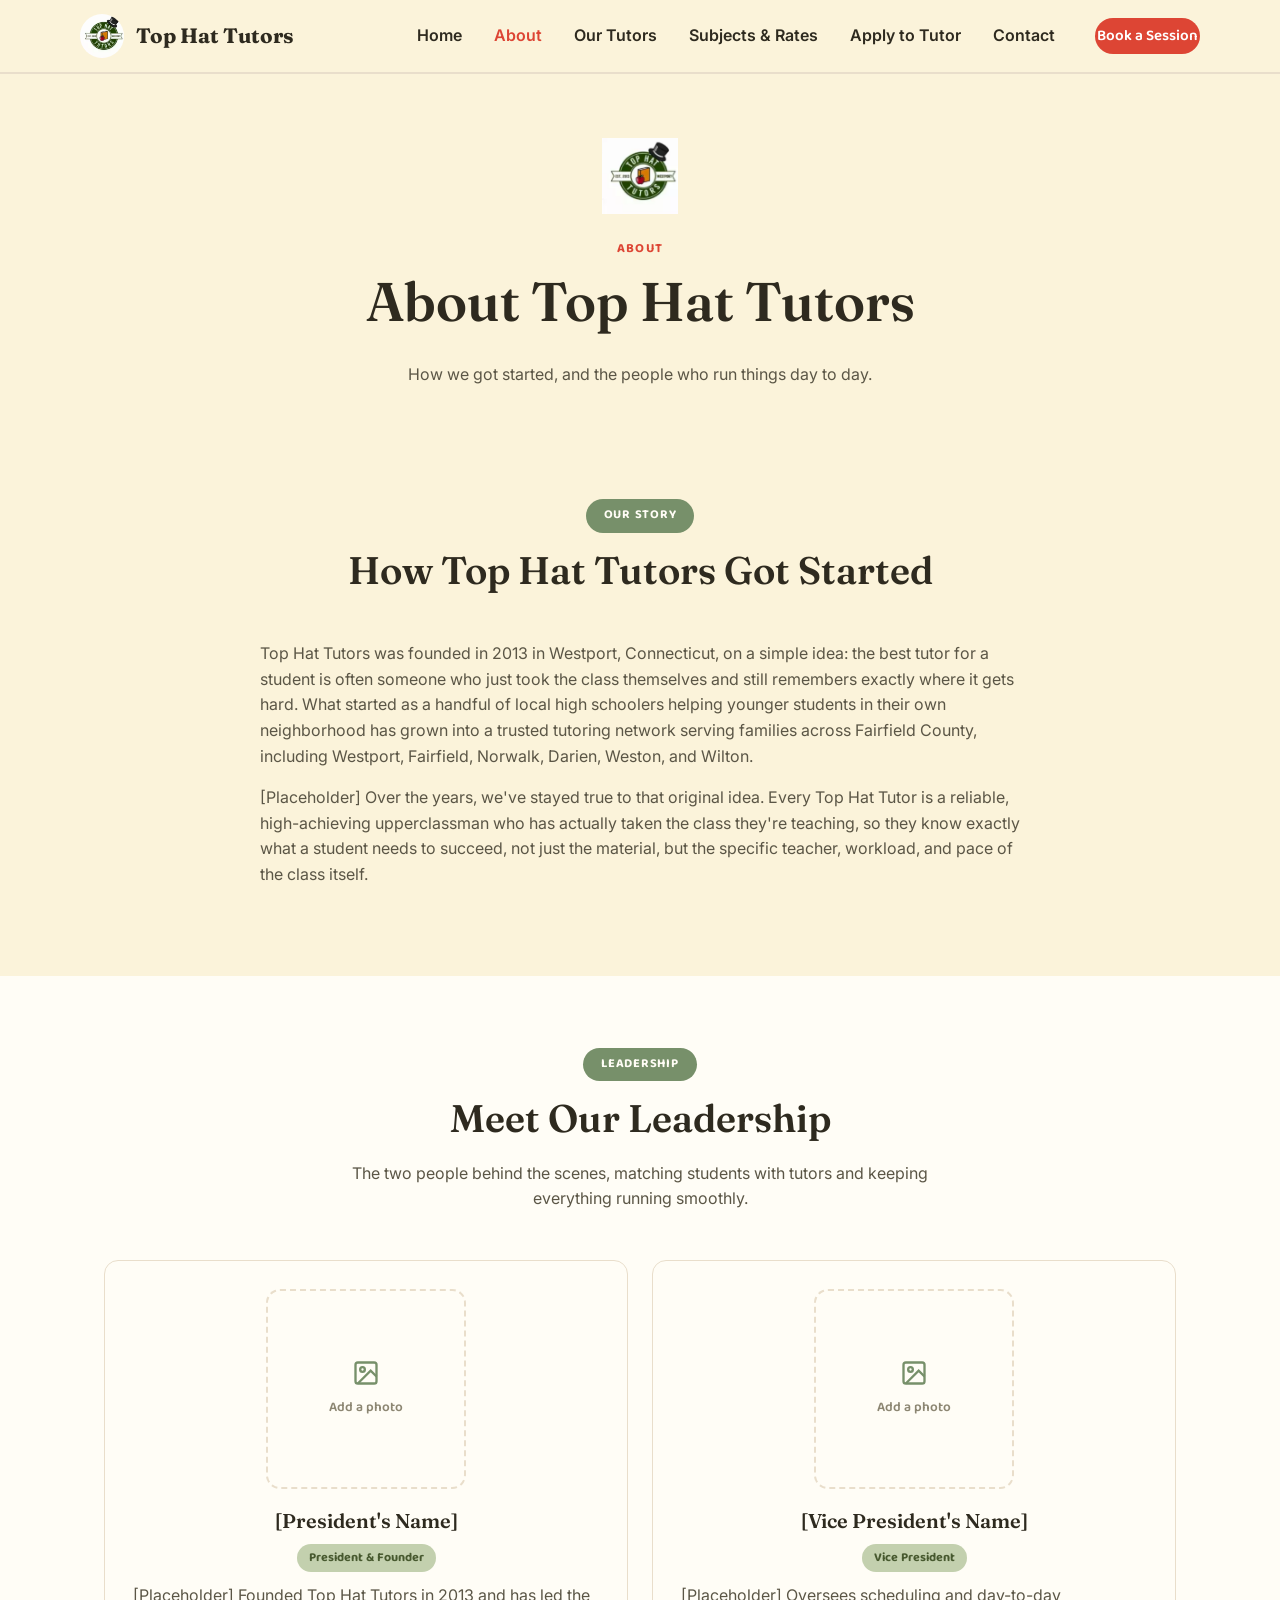
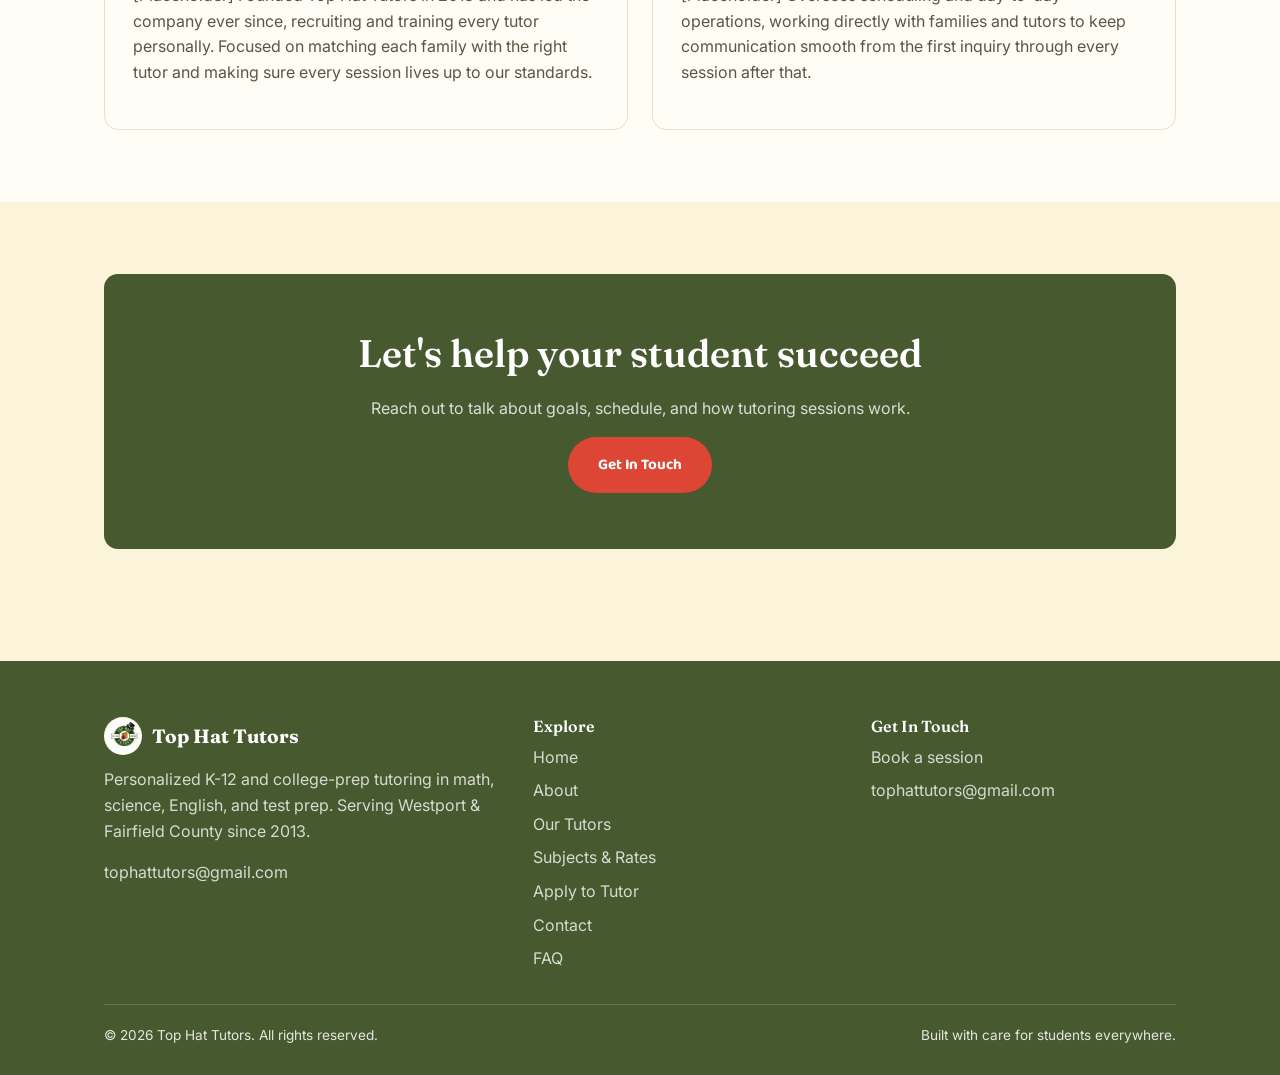
==== about.html @ c4e43b12 "Remove em dashes site-wide and consolidate essay rates into the rate table - Rewrote the subjects pa" ====
<!DOCTYPE html>
<html lang="en">
<head>
<meta charset="UTF-8">
<meta name="viewport" content="width=device-width, initial-scale=1.0">
<title>About | Top Hat Tutors</title>
<meta name="description" content="Meet the team behind Top Hat Tutors and learn about our teaching philosophy.">
<link rel="icon" type="image/png" href="assets/logo/badge.png">
<link rel="preconnect" href="https://fonts.googleapis.com">
<link href="https://fonts.googleapis.com/css2?family=Fraunces:wght@600;700&family=Baloo+2:wght@600;700&family=Inter:wght@400;500;600;700&display=swap" rel="stylesheet">
<link rel="stylesheet" href="css/style.css">
</head>
<body>

<header class="site-header">
  <nav class="nav container">
    <a href="index.html" class="brand">
      <img src="assets/logo/badge.png" alt="Top Hat Tutors logo" class="brand-badge">
      Top Hat Tutors
    </a>
    <button class="nav-toggle" aria-label="Toggle navigation" aria-expanded="false">
      <span></span><span></span><span></span>
    </button>
    <ul class="nav-links">
      <li><a href="index.html">Home</a></li>
      <li><a href="about.html">About</a></li>
      <li><a href="tutors.html">Our Tutors</a></li>
      <li><a href="subjects.html">Subjects &amp; Rates</a></li>
      <li><a href="apply.html">Apply to Tutor</a></li>
      <li><a href="contact.html">Contact</a></li>
      <li><a href="contact.html" class="btn btn-accent nav-cta">Book a Session</a></li>
    </ul>
  </nav>
</header>

<main>

  <section class="page-hero">
    <div class="container">
      <img src="assets/logo/badge.png" alt="Top Hat Tutors badge" class="page-badge">
      <span class="eyebrow">About</span>
      <h1>About Top Hat Tutors</h1>
      <p>How we got started, and the people who run things day to day.</p>
    </div>
  </section>

  <section>
    <div class="container">
      <div class="section-head">
        <span class="section-tag">Our Story</span>
        <h2>How Top Hat Tutors Got Started</h2>
      </div>
      <div style="max-width: 760px; margin: 0 auto;">
        <p>
          Top Hat Tutors was founded in 2013 in Westport, Connecticut, on a simple idea:
          the best tutor for a student is often someone who just took the class themselves
          and still remembers exactly where it gets hard. What started as a handful of local
          high schoolers helping younger students in their own neighborhood has grown into a
          trusted tutoring network serving families across Fairfield County, including
          Westport, Fairfield, Norwalk, Darien, Weston, and Wilton.
        </p>
        <p>
          <!-- EDIT ME: Replace with your own founding story: who started it, why, and how
               it grew into what it is today. -->
          [Placeholder] Over the years, we've stayed true to that original idea. Every Top Hat
          Tutor is a reliable, high-achieving upperclassman who has actually taken the class
          they're teaching, so they know exactly what a student needs to succeed, not just
          the material, but the specific teacher, workload, and pace of the class itself.
        </p>
      </div>
    </div>
  </section>

  <section class="alt-bg">
    <div class="container">
      <div class="section-head">
        <span class="section-tag">Leadership</span>
        <h2>Meet Our Leadership</h2>
        <p>The two people behind the scenes, matching students with tutors and keeping everything running smoothly.</p>
      </div>
      <div class="grid grid-2">
        <div class="card">
          <figure class="photo-frame" style="max-width: 200px; aspect-ratio: 1 / 1; margin: 0 auto 20px;">
            <div class="photo-placeholder">
              <!-- EDIT ME: replace this whole .photo-placeholder div with an <img> tag once
                   you have a headshot, e.g. <img src="assets/your-photo.jpg" alt="[Name]"> -->
              <svg width="28" height="28" viewBox="0 0 24 24" fill="none" stroke="currentColor" stroke-width="2"><rect x="3" y="3" width="18" height="18" rx="2"/><circle cx="9" cy="9" r="2"/><path d="M21 15l-5-5L5 21"/></svg>
              <span>Add a photo</span>
            </div>
          </figure>
          <h3 style="text-align: center;"><!-- EDIT ME -->[President's Name]</h3>
          <div style="text-align: center; margin-bottom: 14px;">
            <span class="tag">President &amp; Founder</span>
          </div>
          <p>
            <!-- EDIT ME: Replace with a real bio: background, why they started/lead the
                 company, and what they focus on day to day. -->
            [Placeholder] Founded Top Hat Tutors in 2013 and has led the company ever since,
            recruiting and training every tutor personally. Focused on matching each family
            with the right tutor and making sure every session lives up to our standards.
          </p>
        </div>
        <div class="card">
          <figure class="photo-frame" style="max-width: 200px; aspect-ratio: 1 / 1; margin: 0 auto 20px;">
            <div class="photo-placeholder">
              <!-- EDIT ME: replace this whole .photo-placeholder div with an <img> tag once
                   you have a headshot, e.g. <img src="assets/your-photo.jpg" alt="[Name]"> -->
              <svg width="28" height="28" viewBox="0 0 24 24" fill="none" stroke="currentColor" stroke-width="2"><rect x="3" y="3" width="18" height="18" rx="2"/><circle cx="9" cy="9" r="2"/><path d="M21 15l-5-5L5 21"/></svg>
              <span>Add a photo</span>
            </div>
          </figure>
          <h3 style="text-align: center;"><!-- EDIT ME -->[Vice President's Name]</h3>
          <div style="text-align: center; margin-bottom: 14px;">
            <span class="tag">Vice President</span>
          </div>
          <p>
            <!-- EDIT ME: Replace with a real bio: background, role at the company, and
                 what they focus on day to day. -->
            [Placeholder] Oversees scheduling and day-to-day operations, working directly
            with families and tutors to keep communication smooth from the first inquiry
            through every session after that.
          </p>
        </div>
      </div>
    </div>
  </section>

  <section>
    <div class="container">
      <div class="cta-band">
        <h2>Let's help your student succeed</h2>
        <p>Reach out to talk about goals, schedule, and how tutoring sessions work.</p>
        <a href="contact.html" class="btn btn-accent">Get In Touch</a>
      </div>
    </div>
  </section>

</main>

<footer class="site-footer">
  <div class="container">
    <div class="footer-grid">
      <div>
        <div class="footer-brand">
          <img src="assets/logo/badge.png" alt="Top Hat Tutors logo" class="brand-badge">
          Top Hat Tutors
        </div>
        <p>Personalized K-12 and college-prep tutoring in math, science, English, and test prep. Serving Westport &amp; Fairfield County since 2013.</p>
        <p><a href="mailto:tophattutors@gmail.com">tophattutors@gmail.com</a></p>
      </div>
      <div>
        <h4>Explore</h4>
        <ul class="footer-links">
          <li><a href="index.html">Home</a></li>
          <li><a href="about.html">About</a></li>
          <li><a href="tutors.html">Our Tutors</a></li>
          <li><a href="subjects.html">Subjects &amp; Rates</a></li>
          <li><a href="apply.html">Apply to Tutor</a></li>
          <li><a href="contact.html">Contact</a></li>
          <li><a href="index.html#faq">FAQ</a></li>
        </ul>
      </div>
      <div>
        <h4>Get In Touch</h4>
        <ul class="footer-links">
          <li><a href="contact.html">Book a session</a></li>
          <li><a href="mailto:tophattutors@gmail.com">tophattutors@gmail.com</a></li>
        </ul>
      </div>
    </div>
    <div class="footer-bottom">
      <span>&copy; <span id="year"></span> Top Hat Tutors. All rights reserved.</span>
      <span>Built with care for students everywhere.</span>
    </div>
  </div>
</footer>

<script src="js/main.js"></script>
</body>
</html>
---- css/style.css ----
/* ===== Top Hat Tutors Stylesheet ===== */

:root {
  --cream: #fbf3da;
  --paper: #fffdf6;
  --sage: #77906a;
  --sage-dark: #47592f;
  --sage-light: #c3d0ae;
  --brick: #dd4534;
  --brick-dark: #ab2f21;
  --brick-light: #f7c7ba;
  --ink: #2e2a1f;
  --white: #ffffff;
  --gray-700: #5b5646;
  --gray-500: #8c8672;
  --gray-200: #e9decb;
  --shadow: 0 10px 28px rgba(46, 42, 31, 0.14);
  --shadow-soft: 0 4px 14px rgba(46, 42, 31, 0.1);
  --radius: 14px;
  --max-width: 1120px;
  --font-heading: 'Fraunces', Georgia, 'Times New Roman', serif;
  --font-accent: 'Baloo 2', 'Fraunces', sans-serif;
  --font-body: 'Inter', -apple-system, BlinkMacSystemFont, 'Segoe UI', sans-serif;
}

* {
  box-sizing: border-box;
}

html {
  scroll-behavior: smooth;
}

body {
  margin: 0;
  font-family: var(--font-body);
  color: var(--ink);
  background: var(--cream);
  line-height: 1.6;
  -webkit-font-smoothing: antialiased;
}

img {
  max-width: 100%;
  display: block;
}

a {
  color: inherit;
}

.container {
  max-width: var(--max-width);
  margin: 0 auto;
  padding: 0 24px;
}

h1, h2, h3, h4 {
  font-family: var(--font-heading);
  line-height: 1.2;
  margin: 0 0 0.5em;
  font-weight: 600;
}

h1 { font-size: clamp(2.2rem, 5vw, 3.4rem); }
h2 { font-size: clamp(1.7rem, 3.5vw, 2.4rem); }
h3 { font-size: 1.25rem; }

p { margin: 0 0 1em; color: var(--gray-700); }

.eyebrow {
  display: inline-block;
  font-family: var(--font-accent);
  font-size: 0.8rem;
  letter-spacing: 0.08em;
  text-transform: uppercase;
  color: var(--brick);
  font-weight: 700;
  margin-bottom: 0.75em;
}

/* ---------- Buttons ---------- */
.btn {
  display: inline-flex;
  align-items: center;
  gap: 8px;
  padding: 14px 28px;
  border-radius: 999px;
  font-family: var(--font-accent);
  font-weight: 700;
  font-size: 0.95rem;
  text-decoration: none;
  border: 2px solid transparent;
  cursor: pointer;
  transition: transform 0.15s ease, box-shadow 0.15s ease, background 0.15s ease, color 0.15s ease;
}

.btn-primary {
  background: var(--sage-dark);
  color: var(--white);
}
.btn-primary:hover {
  background: var(--sage);
  transform: translateY(-2px);
  box-shadow: var(--shadow);
}

.btn-accent {
  background: var(--brick);
  color: var(--white);
}
.btn-accent:hover {
  background: var(--brick-dark);
  transform: translateY(-2px);
  box-shadow: var(--shadow);
}

.btn-outline {
  background: transparent;
  border-color: var(--sage-dark);
  color: var(--sage-dark);
}
.btn-outline:hover {
  background: var(--sage-dark);
  color: var(--white);
}

/* ---------- Header / Nav ---------- */
.site-header {
  position: sticky;
  top: 0;
  z-index: 100;
  background: rgba(251, 243, 218, 0.94);
  backdrop-filter: blur(8px);
  border-bottom: 2px solid var(--gray-200);
}

.nav {
  display: flex;
  align-items: center;
  justify-content: space-between;
  padding: 14px 0;
}

.brand {
  display: flex;
  align-items: center;
  gap: 12px;
  text-decoration: none;
  font-family: var(--font-heading);
  font-weight: 700;
  font-size: 1.3rem;
  color: var(--ink);
}

.brand-badge {
  width: 44px;
  height: 44px;
  border-radius: 50%;
  object-fit: contain;
  flex-shrink: 0;
}

.nav-links {
  display: flex;
  align-items: center;
  gap: 32px;
  list-style: none;
  margin: 0;
  padding: 0;
}

.nav-links a {
  text-decoration: none;
  font-weight: 600;
  color: var(--ink);
  position: relative;
  padding: 4px 0;
}

.nav-links a.active,
.nav-links a:hover {
  color: var(--brick);
}

.nav-links a.nav-cta {
  margin-left: 8px;
  color: var(--white);
}
.nav-links a.nav-cta:hover {
  color: var(--white);
}

.nav-toggle {
  display: none;
  background: none;
  border: none;
  cursor: pointer;
  padding: 8px;
}
.nav-toggle span {
  display: block;
  width: 24px;
  height: 2px;
  background: var(--ink);
  margin: 5px 0;
  transition: 0.2s;
}

@media (max-width: 820px) {
  .nav-toggle { display: block; }
  .nav-links {
    position: absolute;
    top: 100%;
    left: 0;
    right: 0;
    background: var(--cream);
    flex-direction: column;
    align-items: flex-start;
    gap: 0;
    padding: 8px 24px 20px;
    border-bottom: 2px solid var(--gray-200);
    display: none;
  }
  .nav-links.open { display: flex; }
  .nav-links li { width: 100%; }
  .nav-links a { display: block; padding: 12px 0; }
  .nav-cta { margin: 12px 0 0; }
}

/* ---------- Hero ---------- */
.hero {
  padding: 56px 0 72px;
}

.hero-wordmark {
  max-width: 320px;
  width: 100%;
  margin-bottom: 24px;
}

.hero-grid {
  display: grid;
  grid-template-columns: 1.1fr 0.9fr;
  gap: 48px;
  align-items: center;
}

@media (max-width: 900px) {
  .hero-grid { grid-template-columns: 1fr; }
}

.hero-actions {
  display: flex;
  gap: 16px;
  flex-wrap: wrap;
  margin-top: 28px;
}

.hero-stats {
  display: flex;
  gap: 32px;
  margin-top: 40px;
  flex-wrap: wrap;
}

.stat-number {
  font-family: var(--font-heading);
  font-size: 1.8rem;
  color: var(--sage-dark);
  font-weight: 700;
}
.stat-label {
  font-size: 0.85rem;
  color: var(--gray-500);
}

.hero-card {
  background: var(--sage-dark);
  color: var(--white);
  border-radius: var(--radius);
  padding: 40px;
  box-shadow: var(--shadow);
  position: relative;
  z-index: 2;
  overflow: hidden;
}
.hero-card::before {
  content: "";
  position: absolute;
  width: 220px;
  height: 220px;
  background: var(--brick);
  opacity: 0.18;
  border-radius: 50%;
  top: -80px;
  right: -80px;
}
.hero-card h3 { color: var(--sage-light); margin-bottom: 16px; }
.hero-card ul {
  list-style: none;
  padding: 0;
  margin: 0;
}
.hero-card li {
  padding: 10px 0;
  border-bottom: 1px solid rgba(255,255,255,0.14);
  display: flex;
  gap: 10px;
  align-items: flex-start;
}
.hero-card li:last-child { border-bottom: none; }
.hero-card li svg { flex-shrink: 0; margin-top: 3px; color: var(--brick-light); }

/* ---------- Sections ---------- */
section { padding: 72px 0; }

.section-head {
  max-width: 640px;
  margin: 0 auto 48px;
  text-align: center;
}

.alt-bg { background: var(--paper); }

.section-tag {
  display: inline-flex;
  align-items: center;
  background: var(--sage);
  color: var(--paper);
  border-radius: 999px;
  padding: 7px 18px;
  font-family: var(--font-accent);
  font-size: 0.78rem;
  font-weight: 700;
  letter-spacing: 0.06em;
  text-transform: uppercase;
  margin-bottom: 14px;
}

/* ---------- Cards / Grid ---------- */
.grid {
  display: grid;
  gap: 24px;
}

.grid-2 { grid-template-columns: repeat(2, 1fr); }
.grid-3 { grid-template-columns: repeat(3, 1fr); }
.grid-4 { grid-template-columns: repeat(4, 1fr); }

@media (max-width: 900px) {
  .grid-3, .grid-4 { grid-template-columns: repeat(2, 1fr); }
}
@media (max-width: 800px) {
  .grid-2 { grid-template-columns: 1fr; }
}
@media (max-width: 600px) {
  .grid-3, .grid-4 { grid-template-columns: 1fr; }
}

.card {
  background: var(--paper);
  border: 1px solid var(--gray-200);
  border-radius: var(--radius);
  padding: 28px;
  transition: transform 0.15s ease, box-shadow 0.15s ease;
}
.card:hover {
  transform: translateY(-4px);
  box-shadow: var(--shadow);
}

.card .icon {
  width: 44px;
  height: 44px;
  border-radius: 10px;
  background: var(--sage-dark);
  color: var(--brick-light);
  display: flex;
  align-items: center;
  justify-content: center;
  margin-bottom: 16px;
}

.card ul {
  margin: 12px 0 0;
  padding-left: 18px;
  color: var(--gray-700);
}
.card ul li { margin-bottom: 6px; }

/* ---------- Pushpin + pinned-card motif ---------- */
.pinned {
  position: relative;
}
.pinned::before {
  content: "";
  position: absolute;
  top: -9px;
  left: 50%;
  transform: translateX(-50%);
  width: 16px;
  height: 16px;
  border-radius: 50%;
  background: radial-gradient(circle at 32% 28%, #ff8f7f, var(--brick) 58%, var(--brick-dark));
  box-shadow: 0 2px 5px rgba(46, 42, 31, 0.35);
  z-index: 2;
}

/* ---------- Steps ---------- */
.steps {
  display: grid;
  grid-template-columns: repeat(3, 1fr);
  gap: 32px;
  counter-reset: step;
}
@media (max-width: 800px) {
  .steps { grid-template-columns: 1fr; }
}
.step {
  position: relative;
  padding-top: 12px;
}
.step-number {
  display: inline-flex;
  align-items: center;
  justify-content: center;
  width: 40px;
  height: 40px;
  border-radius: 50%;
  background: var(--brick);
  color: var(--white);
  font-family: var(--font-heading);
  font-weight: 700;
  margin-bottom: 16px;
}

/* ---------- Testimonials ---------- */
.testimonial {
  background: var(--paper);
  border: 1px solid var(--gray-200);
  border-left: 4px solid var(--brick);
  border-radius: var(--radius);
  padding: 28px;
  height: 100%;
}
.testimonial:nth-child(odd) { transform: rotate(-0.8deg); }
.testimonial:nth-child(even) { transform: rotate(0.8deg); }

.testimonial p.quote {
  font-style: italic;
  color: var(--ink);
}
.testimonial .who {
  font-family: var(--font-accent);
  font-weight: 700;
  color: var(--sage-dark);
  font-size: 0.9rem;
}

/* ---------- Photo placeholders / gallery ---------- */
.photo-placeholder {
  background: var(--paper);
  border: 2px dashed var(--gray-200);
  border-radius: var(--radius);
  display: flex;
  flex-direction: column;
  align-items: center;
  justify-content: center;
  gap: 10px;
  color: var(--gray-500);
  text-align: center;
  padding: 32px;
  min-height: 200px;
}
.photo-placeholder svg { color: var(--sage); }
.photo-placeholder span {
  font-family: var(--font-accent);
  font-size: 0.85rem;
  font-weight: 600;
}

/* ---------- CTA Band ---------- */
.cta-band {
  background: var(--sage-dark);
  color: var(--white);
  border-radius: var(--radius);
  padding: 56px;
  text-align: center;
}
.cta-band h2 { color: var(--white); }
.cta-band p { color: rgba(255,255,255,0.8); }

/* ---------- Forms / Contact ---------- */
.contact-grid {
  display: grid;
  grid-template-columns: 0.9fr 1.1fr;
  gap: 40px;
  align-items: start;
}
@media (max-width: 900px) {
  .contact-grid { grid-template-columns: 1fr; }
}

.contact-info-list {
  list-style: none;
  padding: 0;
  margin: 24px 0 0;
}
.contact-info-list li {
  display: flex;
  gap: 14px;
  padding: 14px 0;
  border-bottom: 1px solid var(--gray-200);
}
.contact-info-list .icon {
  width: 36px;
  height: 36px;
  border-radius: 8px;
  background: var(--sage-dark);
  color: var(--brick-light);
  display: flex;
  align-items: center;
  justify-content: center;
  flex-shrink: 0;
}

.form-embed {
  background: var(--paper);
  border: 1px solid var(--gray-200);
  border-radius: var(--radius);
  padding: 12px;
  box-shadow: var(--shadow-soft);
}
.form-embed iframe {
  width: 100%;
  min-height: 900px;
  border: 0;
  border-radius: 10px;
}

.form-fallback {
  padding: 32px;
  text-align: center;
}

.notice-box {
  background: var(--sage-light);
  border: 1px dashed var(--sage-dark);
  border-radius: 10px;
  padding: 16px 20px;
  font-size: 0.9rem;
  color: var(--ink);
  margin-bottom: 20px;
}
.notice-box code {
  background: rgba(46, 42, 31, 0.08);
  padding: 2px 6px;
  border-radius: 4px;
}

/* ---------- Pricing (Subjects page rate note) ---------- */
.rate-table {
  width: 100%;
  border-collapse: collapse;
  background: var(--paper);
  border-radius: var(--radius);
  overflow: hidden;
  box-shadow: var(--shadow-soft);
}
.rate-table th, .rate-table td {
  padding: 16px 20px;
  text-align: left;
  border-bottom: 1px solid var(--gray-200);
}
.rate-table th {
  background: var(--sage-dark);
  color: var(--white);
  font-family: var(--font-heading);
  font-weight: 600;
}
.rate-table tr:last-child td { border-bottom: none; }

/* ---------- Page hero (inner pages) ---------- */
.page-hero {
  padding: 64px 0 40px;
  text-align: center;
}
.page-hero img.page-badge {
  width: 76px;
  height: 76px;
  margin: 0 auto 20px;
}
.page-hero p {
  max-width: 640px;
  margin: 0 auto;
}

/* ---------- About page ---------- */
.about-grid {
  display: grid;
  grid-template-columns: 0.85fr 1.15fr;
  gap: 48px;
  align-items: center;
}
@media (max-width: 900px) {
  .about-grid { grid-template-columns: 1fr; }
}
.photo-frame {
  aspect-ratio: 4/5;
}
.photo-frame .photo-placeholder {
  height: 100%;
  min-height: 0;
}

.credentials {
  list-style: none;
  padding: 0;
  margin: 20px 0 0;
  display: grid;
  gap: 12px;
}
.credentials li {
  display: flex;
  gap: 10px;
  align-items: flex-start;
}
.credentials svg { color: var(--brick); flex-shrink: 0; margin-top: 3px; }

/* ---------- Tutor Directory ---------- */
.filter-bar {
  background: var(--paper);
  border: 1px solid var(--gray-200);
  border-radius: var(--radius);
  padding: 24px;
  display: grid;
  grid-template-columns: 1fr 1fr 1fr auto;
  gap: 16px;
  align-items: end;
  margin-bottom: 32px;
  box-shadow: var(--shadow-soft);
}
@media (max-width: 800px) {
  .filter-bar { grid-template-columns: 1fr 1fr; }
}
@media (max-width: 500px) {
  .filter-bar { grid-template-columns: 1fr; }
}

.filter-field label {
  display: block;
  font-family: var(--font-accent);
  font-size: 0.78rem;
  font-weight: 700;
  color: var(--gray-700);
  margin-bottom: 6px;
  text-transform: uppercase;
  letter-spacing: 0.04em;
}

.filter-field select,
.filter-field input {
  width: 100%;
  padding: 12px 14px;
  border: 1px solid var(--gray-200);
  border-radius: 8px;
  font-family: var(--font-body);
  font-size: 0.95rem;
  background: var(--cream);
  color: var(--ink);
}
.filter-field select:focus,
.filter-field input:focus {
  outline: 2px solid var(--brick);
  outline-offset: 1px;
}

.filter-field .btn {
  width: 100%;
  justify-content: center;
}

.filter-results-count {
  color: var(--gray-500);
  font-size: 0.9rem;
  margin-bottom: 20px;
}

.tutor-grid {
  display: grid;
  grid-template-columns: repeat(3, 1fr);
  gap: 32px;
}
@media (max-width: 900px) {
  .tutor-grid { grid-template-columns: repeat(2, 1fr); }
}
@media (max-width: 620px) {
  .tutor-grid { grid-template-columns: 1fr; }
}

.tutor-card {
  background: var(--paper);
  border: 1px solid var(--gray-200);
  border-radius: var(--radius);
  padding: 24px 24px 28px;
  display: flex;
  flex-direction: column;
  align-items: center;
  text-align: center;
  transition: transform 0.15s ease, box-shadow 0.15s ease;
}
.tutor-card:nth-child(3n+1) { transform: rotate(-1.2deg); }
.tutor-card:nth-child(3n+2) { transform: rotate(0.9deg); }
.tutor-card:nth-child(3n+3) { transform: rotate(-0.6deg); }
.tutor-card:hover {
  transform: rotate(0deg) translateY(-4px);
  box-shadow: var(--shadow);
  z-index: 2;
}

.tutor-photo-wrap {
  background: var(--white);
  padding: 10px 10px 0;
  border-radius: 6px;
  box-shadow: var(--shadow-soft);
  width: 190px;
  margin-bottom: 18px;
}
.tutor-photo,
.tutor-avatar {
  width: 100%;
  aspect-ratio: 1 / 1;
  border-radius: 3px;
  object-fit: cover;
  display: flex;
  align-items: center;
  justify-content: center;
  font-family: var(--font-heading);
  font-weight: 700;
  font-size: 2.4rem;
  color: var(--white);
}

.tutor-card h3 {
  margin-bottom: 2px;
}
.tutor-grades {
  color: var(--gray-500);
  font-size: 0.85rem;
  margin-bottom: 14px;
}

.tutor-tags {
  display: flex;
  flex-wrap: wrap;
  gap: 6px;
  justify-content: center;
  margin-bottom: 14px;
}
.tag {
  background: var(--sage-light);
  color: var(--sage-dark);
  border-radius: 999px;
  padding: 4px 12px;
  font-family: var(--font-accent);
  font-size: 0.78rem;
  font-weight: 700;
}

.tutor-towns {
  display: flex;
  align-items: center;
  justify-content: center;
  gap: 6px;
  font-size: 0.85rem;
  color: var(--gray-700);
  margin-bottom: 12px;
  text-align: center;
}
.tutor-towns svg { color: var(--brick); flex-shrink: 0; }

.tutor-bio {
  font-size: 0.92rem;
  text-align: center;
  margin-bottom: 0;
}

.bio-toggle {
  margin-top: 4px;
}
.bio-toggle summary {
  cursor: pointer;
  list-style: none;
  display: inline-flex;
  align-items: center;
  gap: 6px;
  font-family: var(--font-accent);
  font-weight: 700;
  font-size: 0.85rem;
  color: var(--sage-dark);
}
.bio-toggle summary::-webkit-details-marker { display: none; }
.bio-toggle summary::marker { content: ""; }
.bio-toggle summary:hover { color: var(--brick); }
.bio-toggle summary .faq-icon {
  flex-shrink: 0;
  width: 18px;
  height: 18px;
  border-radius: 50%;
  background: var(--sage);
  color: var(--white);
  display: flex;
  align-items: center;
  justify-content: center;
  font-size: 0.8rem;
  font-weight: 700;
  transition: transform 0.2s ease;
}
.bio-toggle[open] summary .faq-icon {
  transform: rotate(45deg);
}
.bio-toggle .tutor-bio {
  margin-top: 12px;
}

.no-results {
  grid-column: 1 / -1;
  text-align: center;
  padding: 48px 24px;
  color: var(--gray-500);
}

/* ---------- FAQ Accordion ---------- */
.faq-list {
  max-width: 800px;
  margin: 0 auto;
  display: grid;
  gap: 14px;
}

.faq-item {
  background: var(--paper);
  border: 1px solid var(--gray-200);
  border-radius: 12px;
  padding: 4px 24px;
}

.faq-item summary {
  cursor: pointer;
  list-style: none;
  padding: 18px 0;
  font-family: var(--font-heading);
  font-weight: 600;
  font-size: 1.05rem;
  color: var(--ink);
  display: flex;
  align-items: center;
  justify-content: space-between;
  gap: 16px;
}
.faq-item summary::-webkit-details-marker { display: none; }
.faq-item summary::marker { content: ""; }

.faq-item summary .faq-icon {
  flex-shrink: 0;
  width: 24px;
  height: 24px;
  border-radius: 50%;
  background: var(--brick);
  color: var(--white);
  display: flex;
  align-items: center;
  justify-content: center;
  font-size: 1rem;
  font-weight: 700;
  transition: transform 0.2s ease;
}
.faq-item[open] summary .faq-icon {
  transform: rotate(45deg);
}

.faq-answer {
  padding: 0 0 20px;
  color: var(--gray-700);
  margin: 0;
}

/* ---------- Footer ---------- */
.site-footer {
  background: var(--sage-dark);
  color: rgba(255,255,255,0.85);
  padding: 56px 0 28px;
  margin-top: 40px;
}
.footer-grid {
  display: grid;
  grid-template-columns: 1.3fr 1fr 1fr;
  gap: 32px;
  padding-bottom: 32px;
  border-bottom: 1px solid rgba(255,255,255,0.16);
}
@media (max-width: 700px) {
  .footer-grid { grid-template-columns: 1fr; }
}
.footer-grid h4 { color: var(--white); font-size: 1rem; }
.footer-grid p { color: rgba(255,255,255,0.78); }
.footer-grid a {
  text-decoration: none;
  color: rgba(255,255,255,0.78);
}
.footer-grid a:hover { color: var(--brick-light); }
.footer-brand {
  display: flex;
  align-items: center;
  gap: 10px;
  font-family: var(--font-heading);
  font-weight: 700;
  font-size: 1.2rem;
  color: var(--white);
  margin-bottom: 12px;
}
.footer-brand .brand-badge {
  width: 38px;
  height: 38px;
  background: var(--paper);
  padding: 3px;
}
.footer-links { list-style: none; padding: 0; margin: 0; display: grid; gap: 8px; }
.footer-bottom {
  padding-top: 20px;
  display: flex;
  justify-content: space-between;
  flex-wrap: wrap;
  gap: 12px;
  font-size: 0.85rem;
}

/* ---------- Utility ---------- */
.text-center { text-align: center; }
.mt-0 { margin-top: 0; }
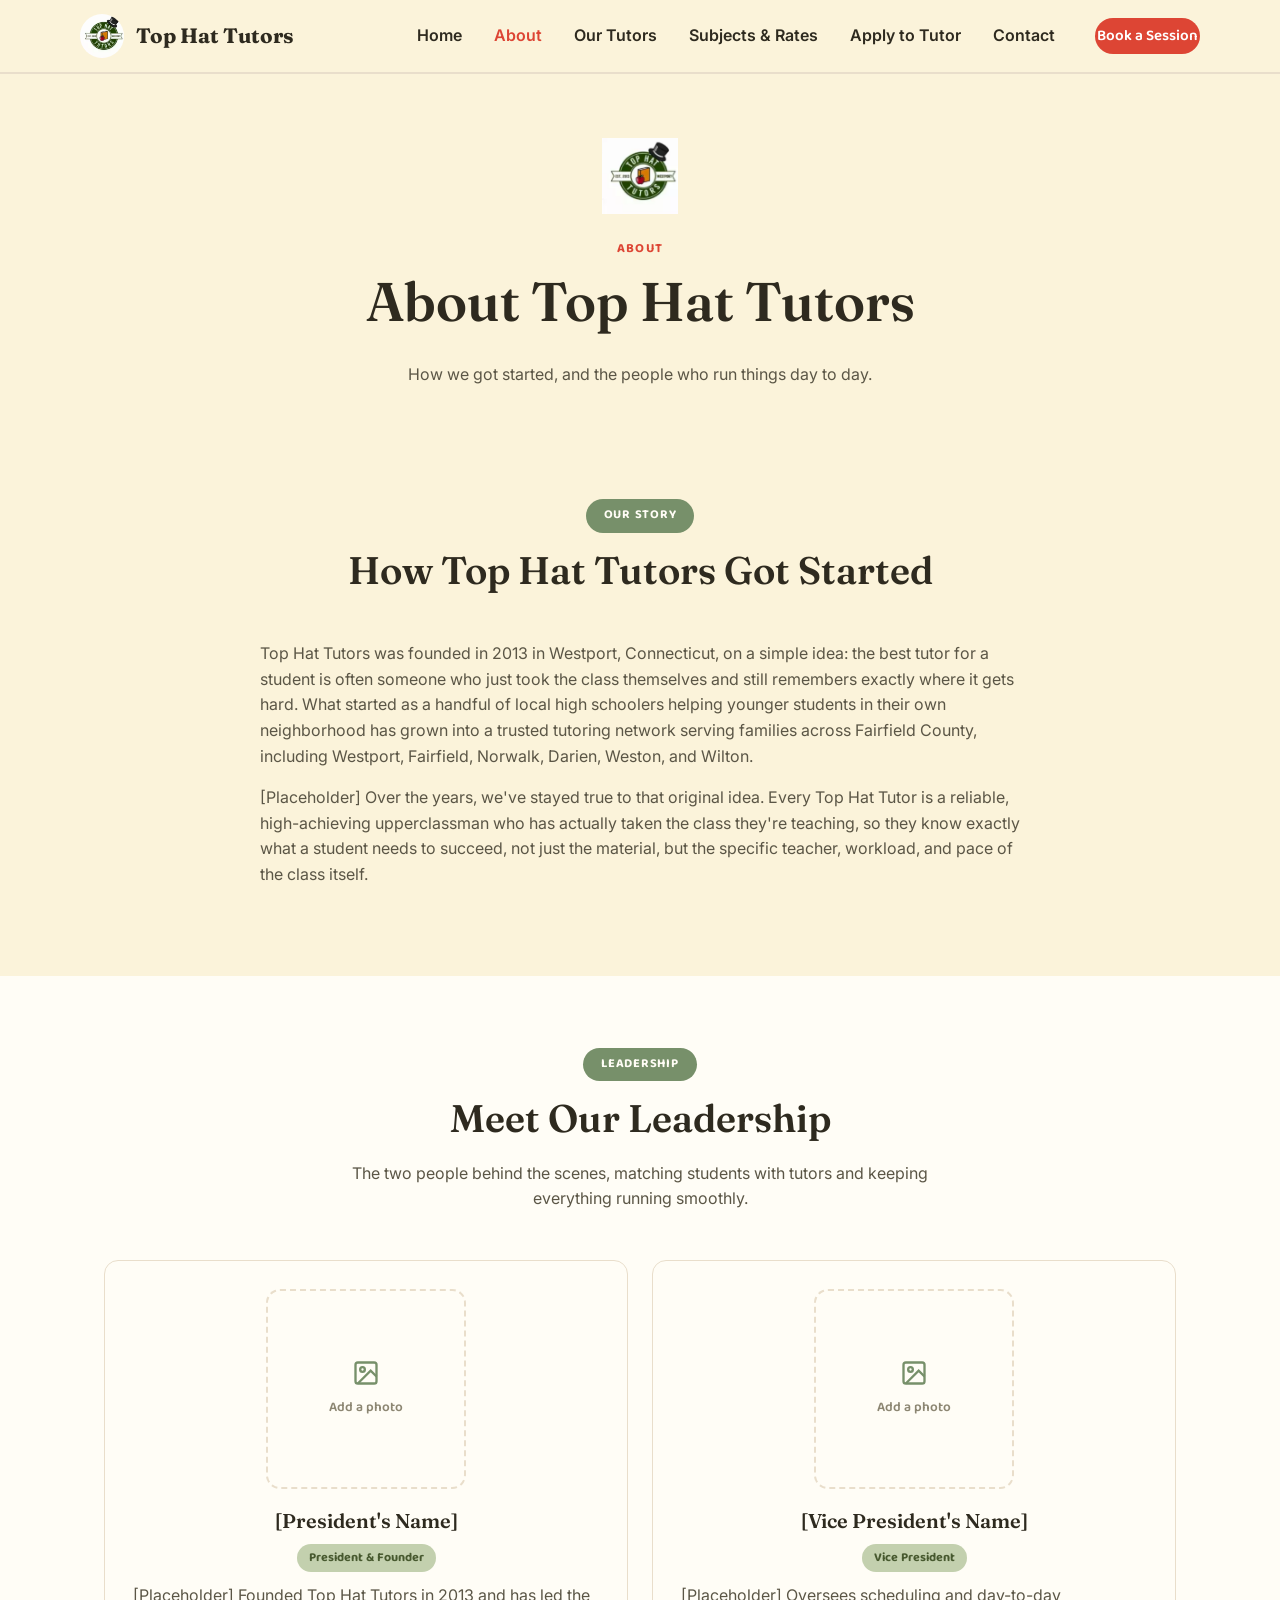
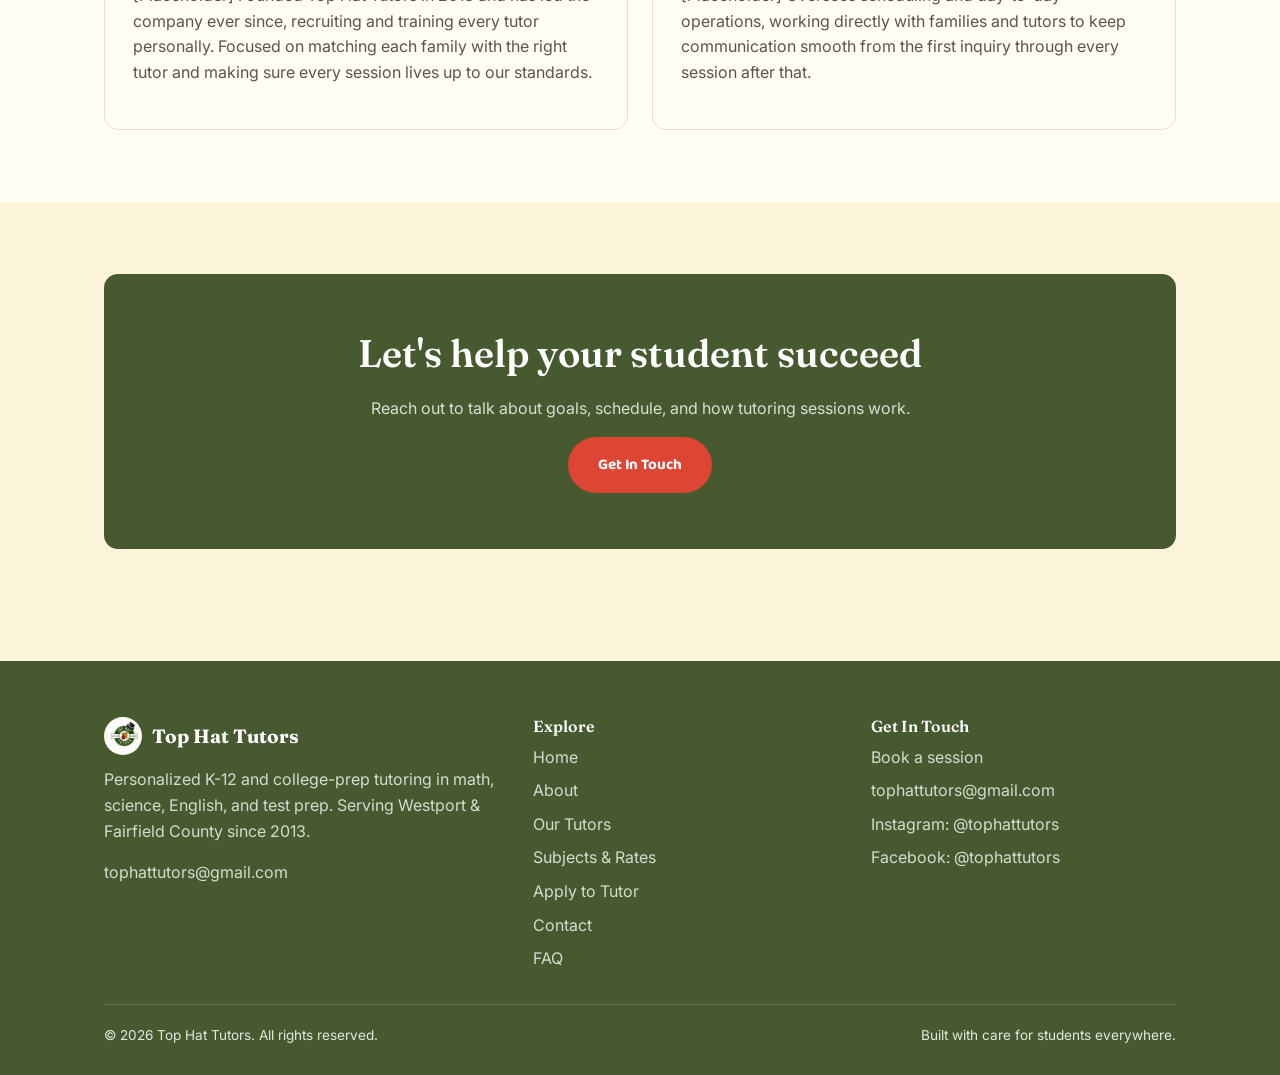
==== commit 6d71df76: "Remove placeholder testimonials, add social media links to footer Removed the "What families are say" ====
--- a/about.html
+++ b/about.html
@@ -165,6 +165,8 @@
         <ul class="footer-links">
           <li><a href="contact.html">Book a session</a></li>
           <li><a href="mailto:tophattutors@gmail.com">tophattutors@gmail.com</a></li>
+          <li><a href="https://www.instagram.com/tophattutors" target="_blank" rel="noopener">Instagram: @tophattutors</a></li>
+          <li><a href="https://www.facebook.com/tophattutors" target="_blank" rel="noopener">Facebook: @tophattutors</a></li>
         </ul>
       </div>
     </div>
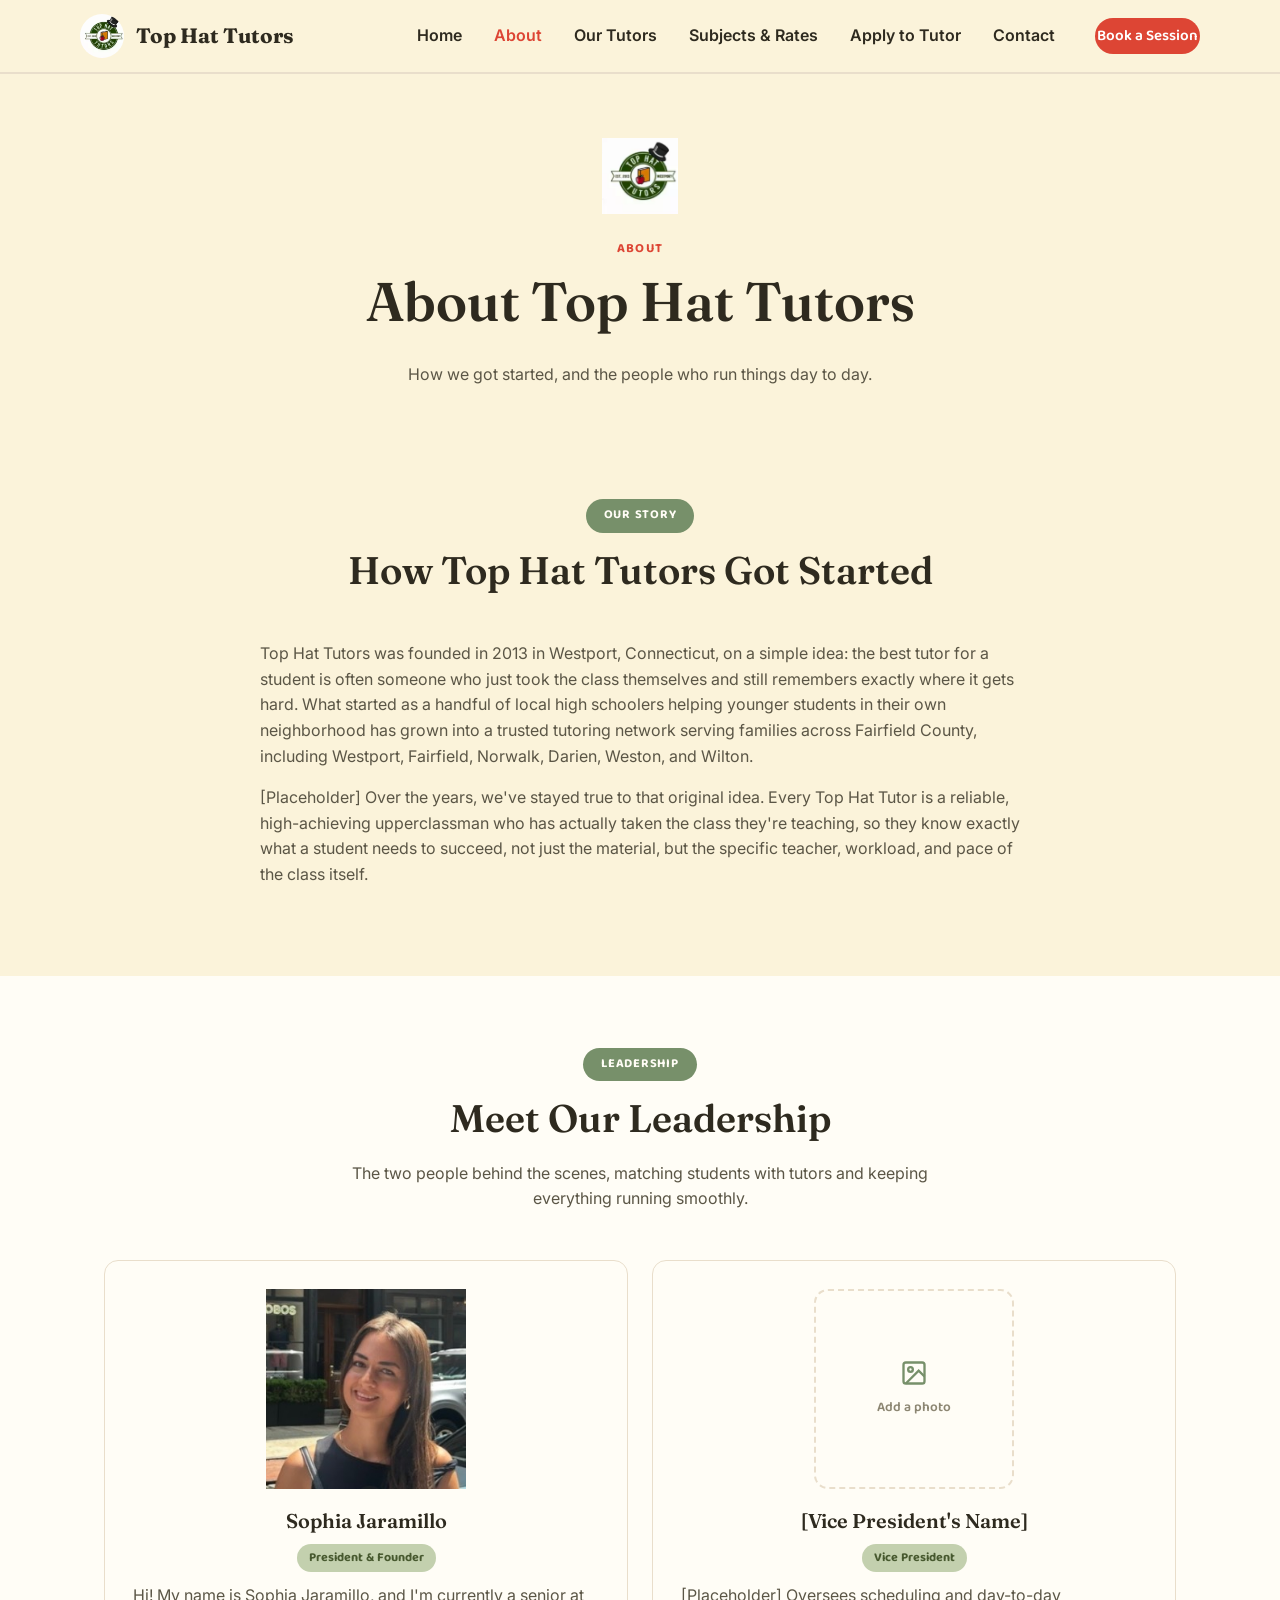
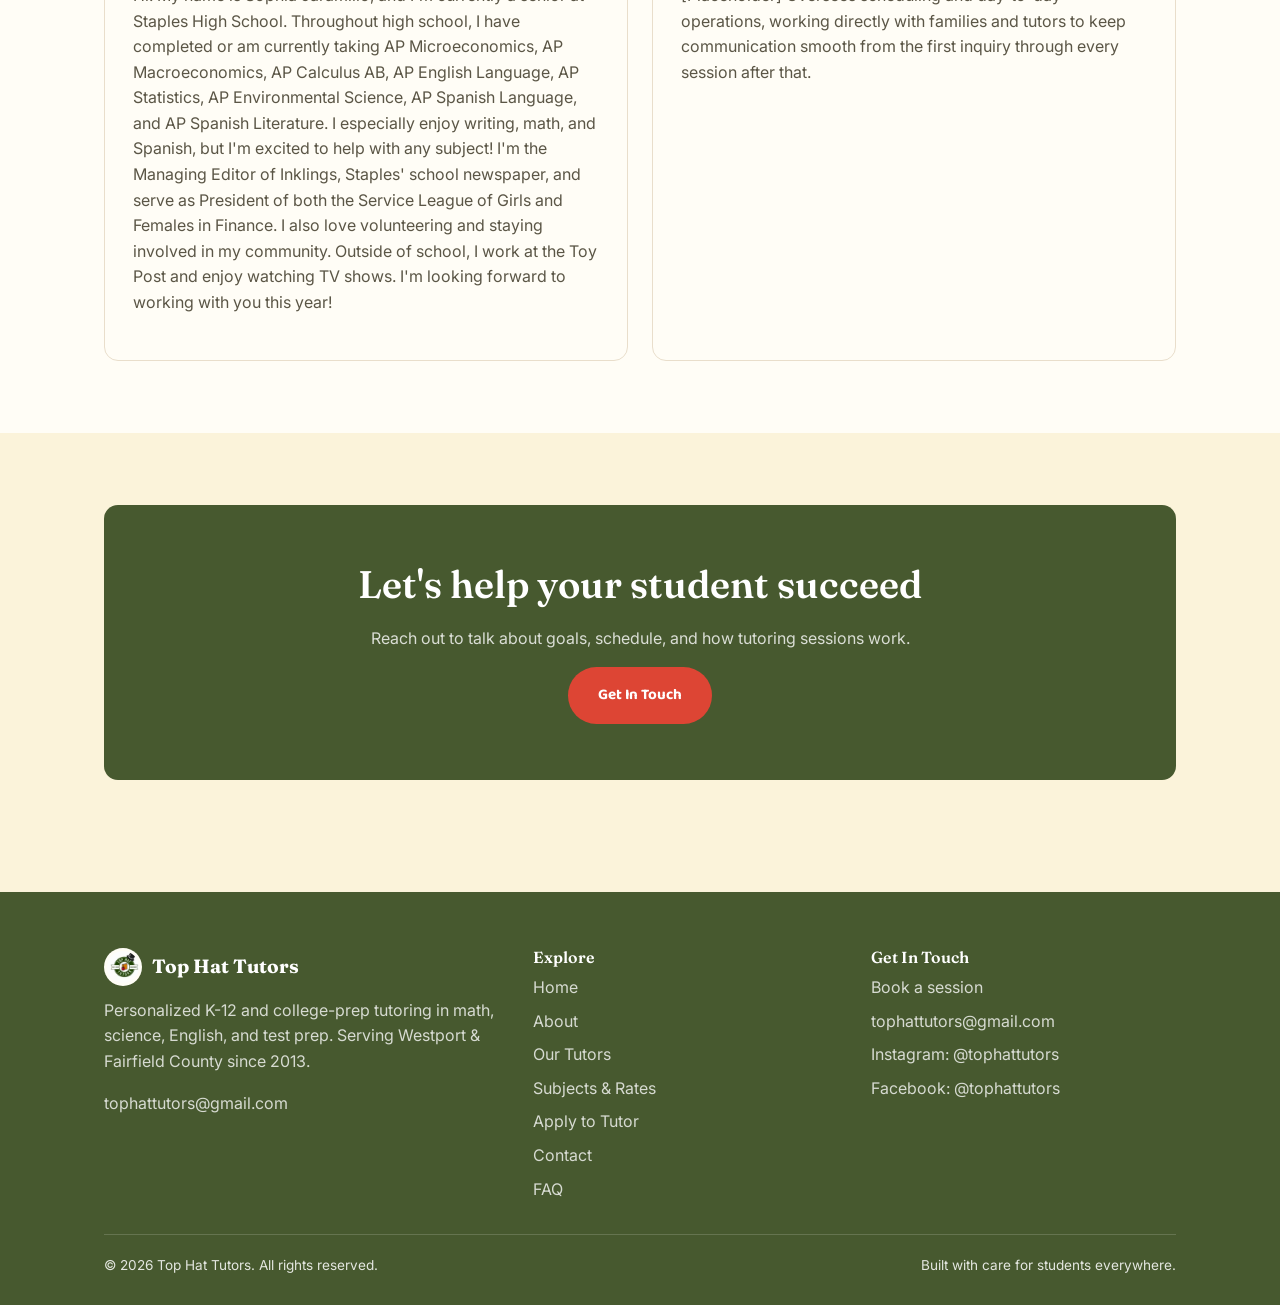
==== commit 91caa030: "Add real President bio and photo for Sophia Jaramillo Replaces the placeholder President & Founder b" ====
--- a/about.html
+++ b/about.html
@@ -81,23 +81,14 @@
       <div class="grid grid-2">
         <div class="card">
           <figure class="photo-frame" style="max-width: 200px; aspect-ratio: 1 / 1; margin: 0 auto 20px;">
-            <div class="photo-placeholder">
-              <!-- EDIT ME: replace this whole .photo-placeholder div with an <img> tag once
-                   you have a headshot, e.g. <img src="assets/your-photo.jpg" alt="[Name]"> -->
-              <svg width="28" height="28" viewBox="0 0 24 24" fill="none" stroke="currentColor" stroke-width="2"><rect x="3" y="3" width="18" height="18" rx="2"/><circle cx="9" cy="9" r="2"/><path d="M21 15l-5-5L5 21"/></svg>
-              <span>Add a photo</span>
-            </div>
+            <img src="assets/tutors/sophia-jaramillo.jpg" alt="Sophia Jaramillo" style="width: 100%; height: 100%; object-fit: cover;">
           </figure>
-          <h3 style="text-align: center;"><!-- EDIT ME -->[President's Name]</h3>
+          <h3 style="text-align: center;">Sophia Jaramillo</h3>
           <div style="text-align: center; margin-bottom: 14px;">
             <span class="tag">President &amp; Founder</span>
           </div>
           <p>
-            <!-- EDIT ME: Replace with a real bio: background, why they started/lead the
-                 company, and what they focus on day to day. -->
-            [Placeholder] Founded Top Hat Tutors in 2013 and has led the company ever since,
-            recruiting and training every tutor personally. Focused on matching each family
-            with the right tutor and making sure every session lives up to our standards.
+            Hi! My name is Sophia Jaramillo, and I'm currently a senior at Staples High School. Throughout high school, I have completed or am currently taking AP Microeconomics, AP Macroeconomics, AP Calculus AB, AP English Language, AP Statistics, AP Environmental Science, AP Spanish Language, and AP Spanish Literature. I especially enjoy writing, math, and Spanish, but I'm excited to help with any subject! I'm the Managing Editor of Inklings, Staples' school newspaper, and serve as President of both the Service League of Girls and Females in Finance. I also love volunteering and staying involved in my community. Outside of school, I work at the Toy Post and enjoy watching TV shows. I'm looking forward to working with you this year!
           </p>
         </div>
         <div class="card">
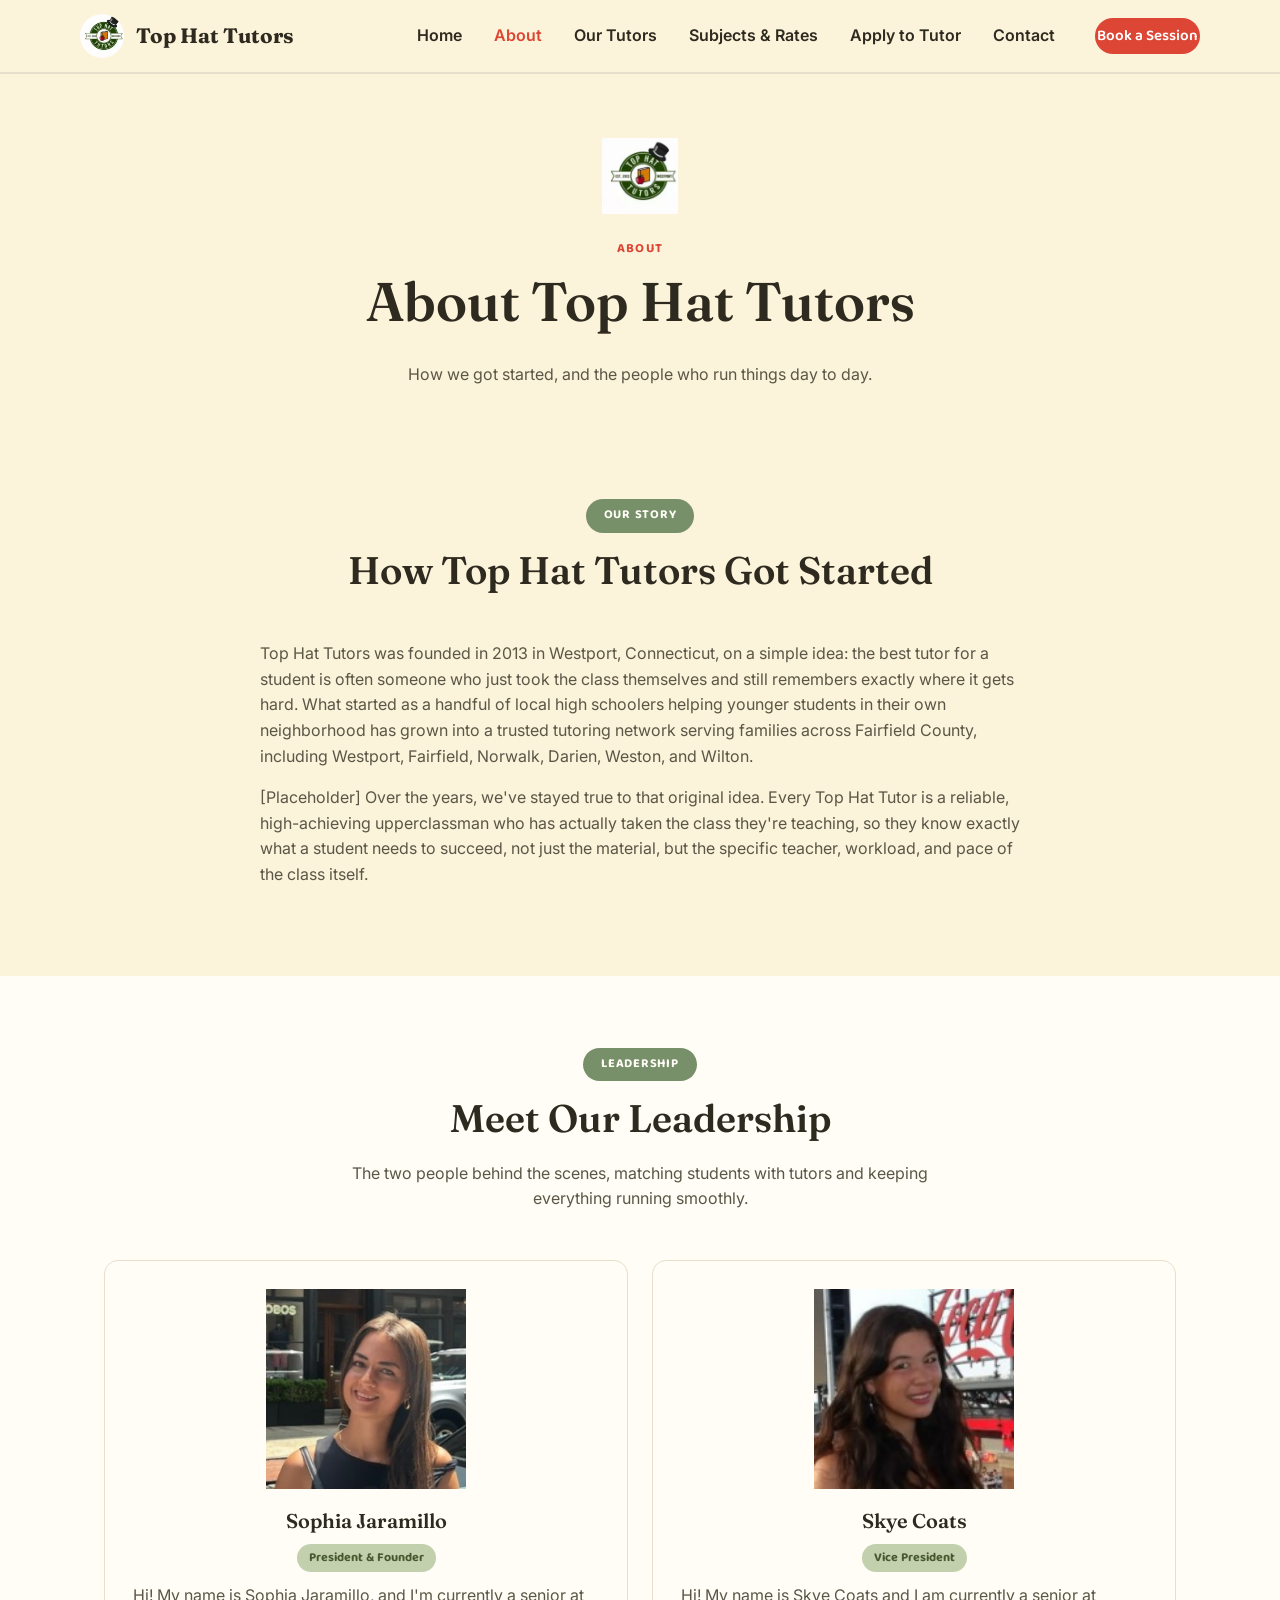
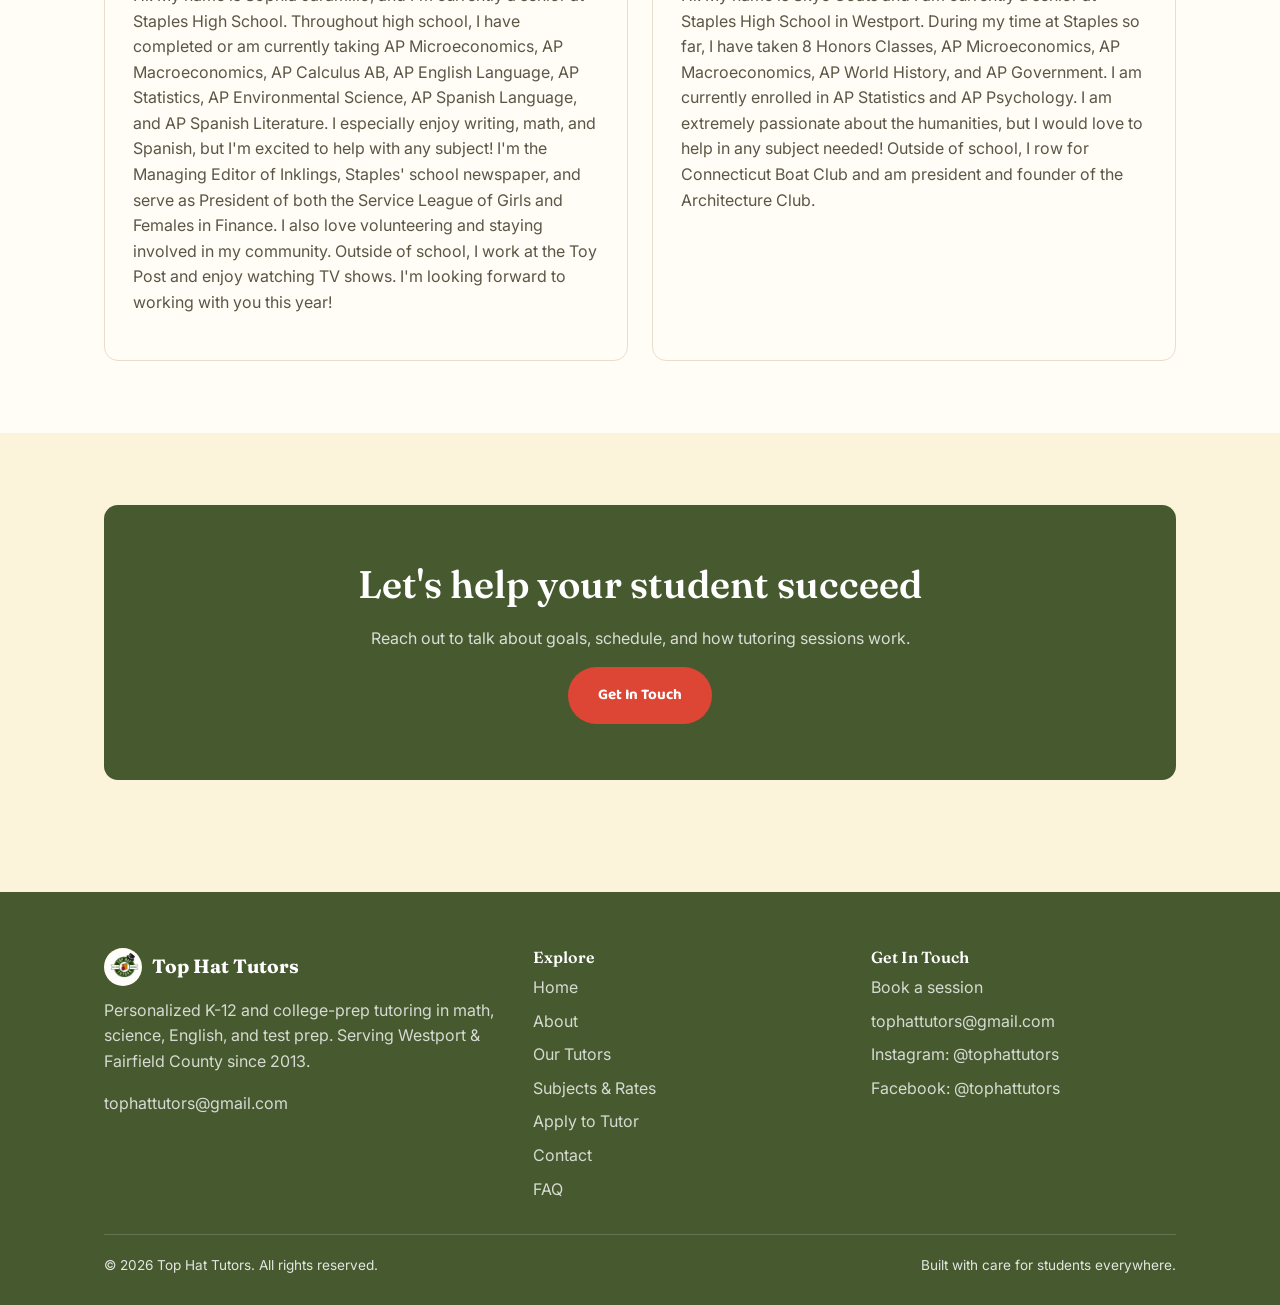
==== commit 195cd8e3: "Add real Vice President bio and photo for Skye Coats Replaces the placeholder Vice President blurb o" ====
--- a/about.html
+++ b/about.html
@@ -93,23 +93,14 @@
         </div>
         <div class="card">
           <figure class="photo-frame" style="max-width: 200px; aspect-ratio: 1 / 1; margin: 0 auto 20px;">
-            <div class="photo-placeholder">
-              <!-- EDIT ME: replace this whole .photo-placeholder div with an <img> tag once
-                   you have a headshot, e.g. <img src="assets/your-photo.jpg" alt="[Name]"> -->
-              <svg width="28" height="28" viewBox="0 0 24 24" fill="none" stroke="currentColor" stroke-width="2"><rect x="3" y="3" width="18" height="18" rx="2"/><circle cx="9" cy="9" r="2"/><path d="M21 15l-5-5L5 21"/></svg>
-              <span>Add a photo</span>
-            </div>
+            <img src="assets/tutors/skye-coats.jpg" alt="Skye Coats" style="width: 100%; height: 100%; object-fit: cover;">
           </figure>
-          <h3 style="text-align: center;"><!-- EDIT ME -->[Vice President's Name]</h3>
+          <h3 style="text-align: center;">Skye Coats</h3>
           <div style="text-align: center; margin-bottom: 14px;">
             <span class="tag">Vice President</span>
           </div>
           <p>
-            <!-- EDIT ME: Replace with a real bio: background, role at the company, and
-                 what they focus on day to day. -->
-            [Placeholder] Oversees scheduling and day-to-day operations, working directly
-            with families and tutors to keep communication smooth from the first inquiry
-            through every session after that.
+            Hi! My name is Skye Coats and I am currently a senior at Staples High School in Westport. During my time at Staples so far, I have taken 8 Honors Classes, AP Microeconomics, AP Macroeconomics, AP World History, and AP Government. I am currently enrolled in AP Statistics and AP Psychology. I am extremely passionate about the humanities, but I would love to help in any subject needed! Outside of school, I row for Connecticut Boat Club and am president and founder of the Architecture Club.
           </p>
         </div>
       </div>
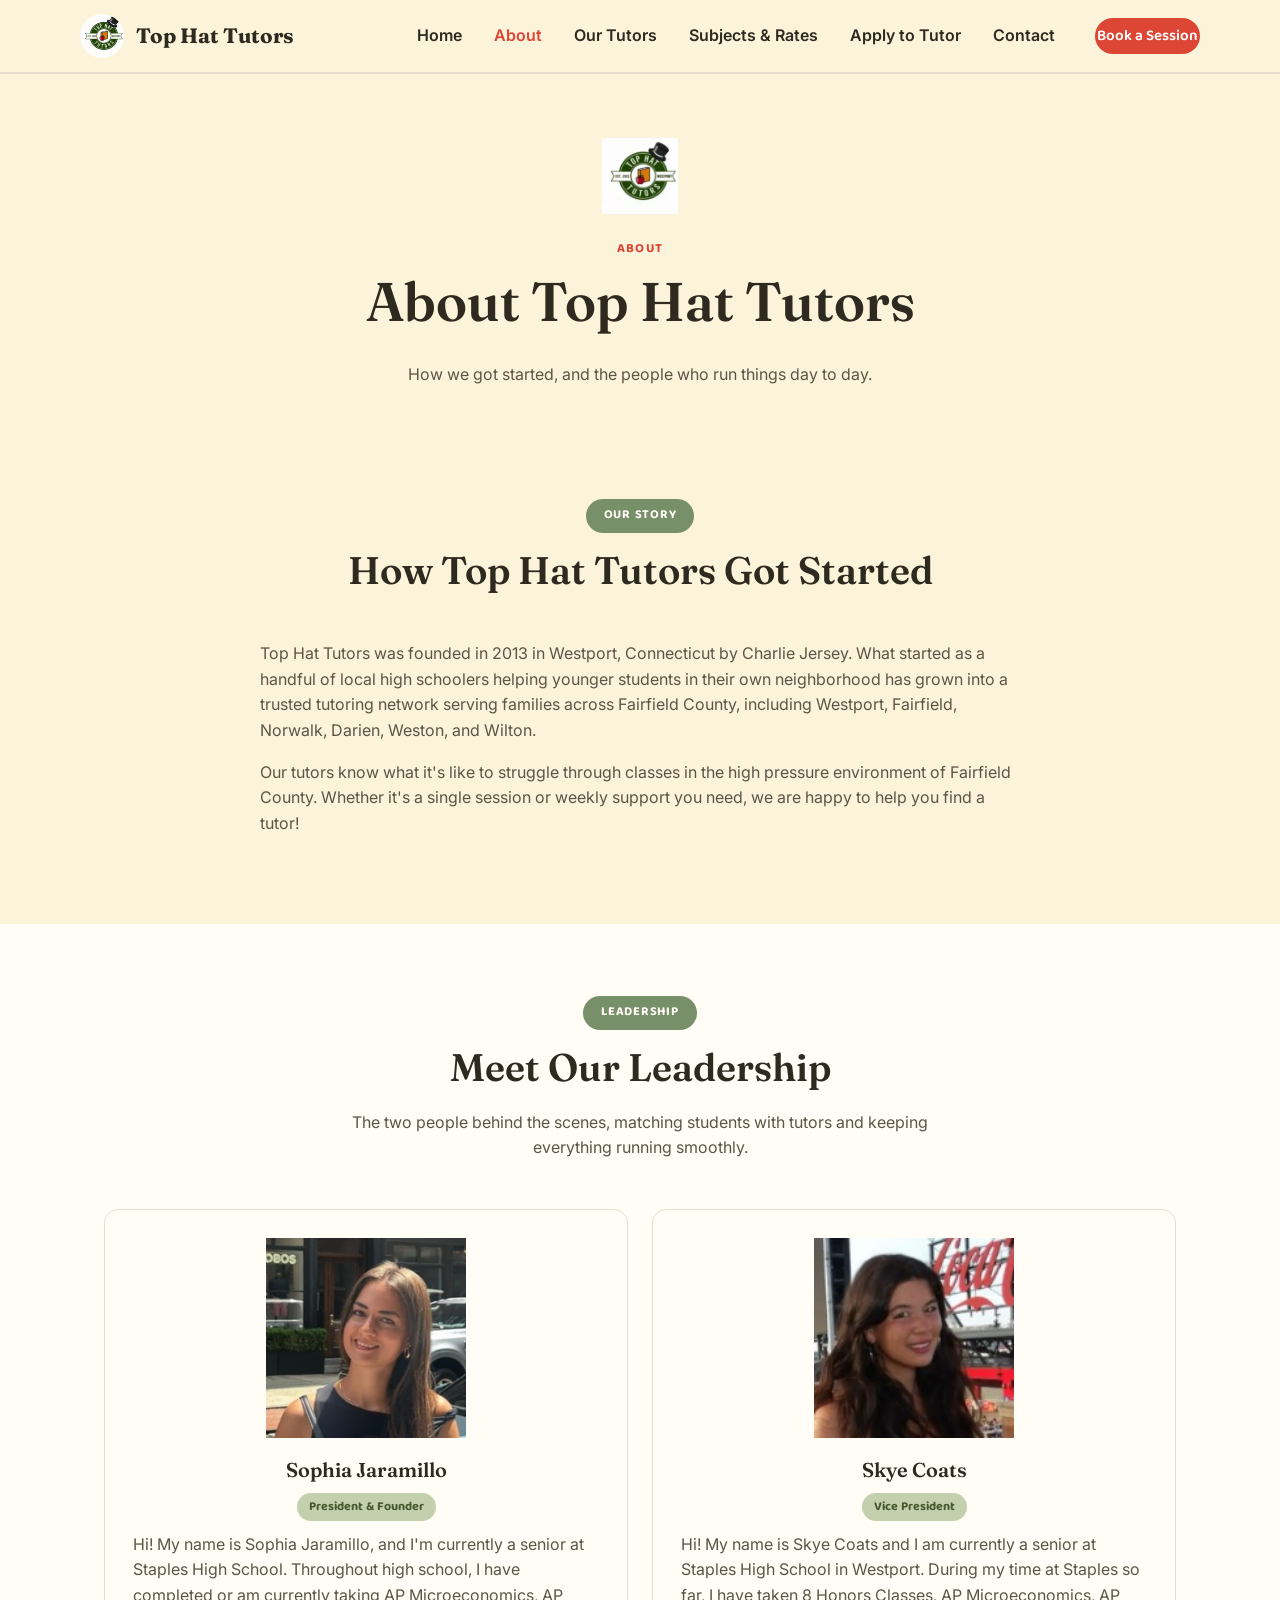
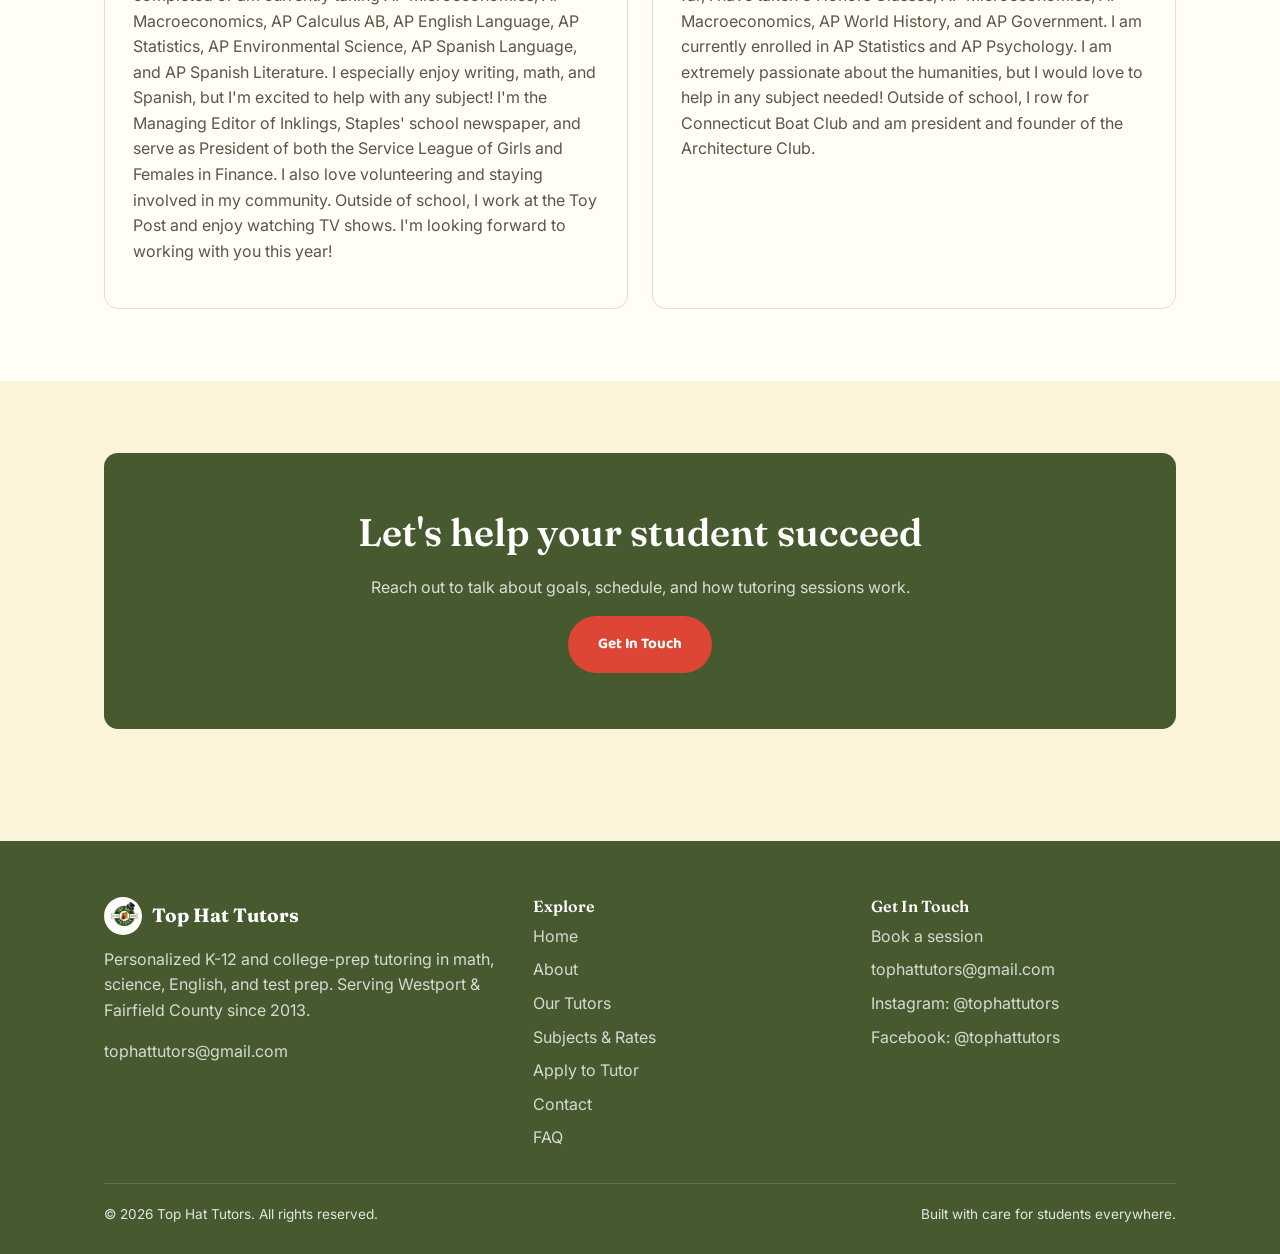
==== commit e0530604: "Replace placeholder founding story with real About blurb Co-Authored-By: Claude Sonnet 5 <noreply@an" ====
--- a/about.html
+++ b/about.html
@@ -52,20 +52,15 @@
       </div>
       <div style="max-width: 760px; margin: 0 auto;">
         <p>
-          Top Hat Tutors was founded in 2013 in Westport, Connecticut, on a simple idea:
-          the best tutor for a student is often someone who just took the class themselves
-          and still remembers exactly where it gets hard. What started as a handful of local
-          high schoolers helping younger students in their own neighborhood has grown into a
-          trusted tutoring network serving families across Fairfield County, including
-          Westport, Fairfield, Norwalk, Darien, Weston, and Wilton.
+          Top Hat Tutors was founded in 2013 in Westport, Connecticut by Charlie Jersey. What
+          started as a handful of local high schoolers helping younger students in their own
+          neighborhood has grown into a trusted tutoring network serving families across
+          Fairfield County, including Westport, Fairfield, Norwalk, Darien, Weston, and Wilton.
         </p>
         <p>
-          <!-- EDIT ME: Replace with your own founding story: who started it, why, and how
-               it grew into what it is today. -->
-          [Placeholder] Over the years, we've stayed true to that original idea. Every Top Hat
-          Tutor is a reliable, high-achieving upperclassman who has actually taken the class
-          they're teaching, so they know exactly what a student needs to succeed, not just
-          the material, but the specific teacher, workload, and pace of the class itself.
+          Our tutors know what it's like to struggle through classes in the high pressure
+          environment of Fairfield County. Whether it's a single session or weekly support you
+          need, we are happy to help you find a tutor!
         </p>
       </div>
     </div>
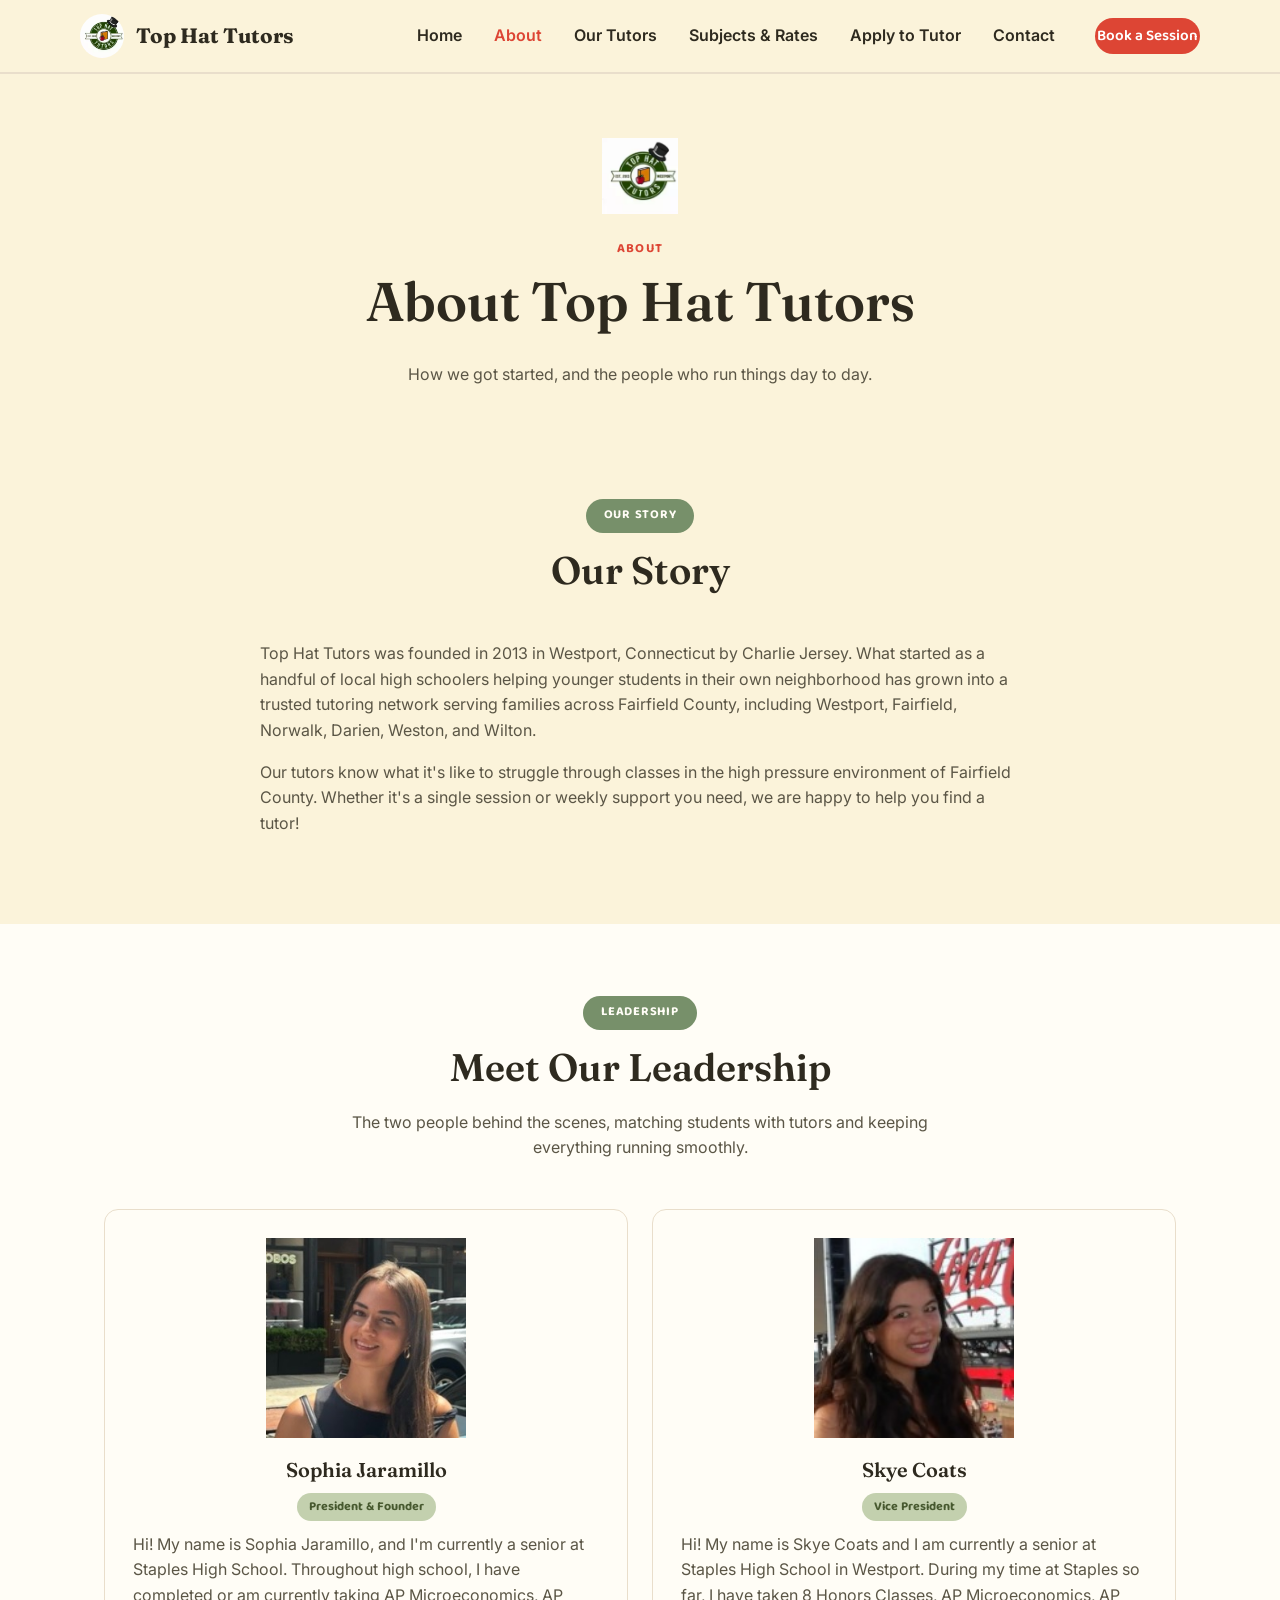
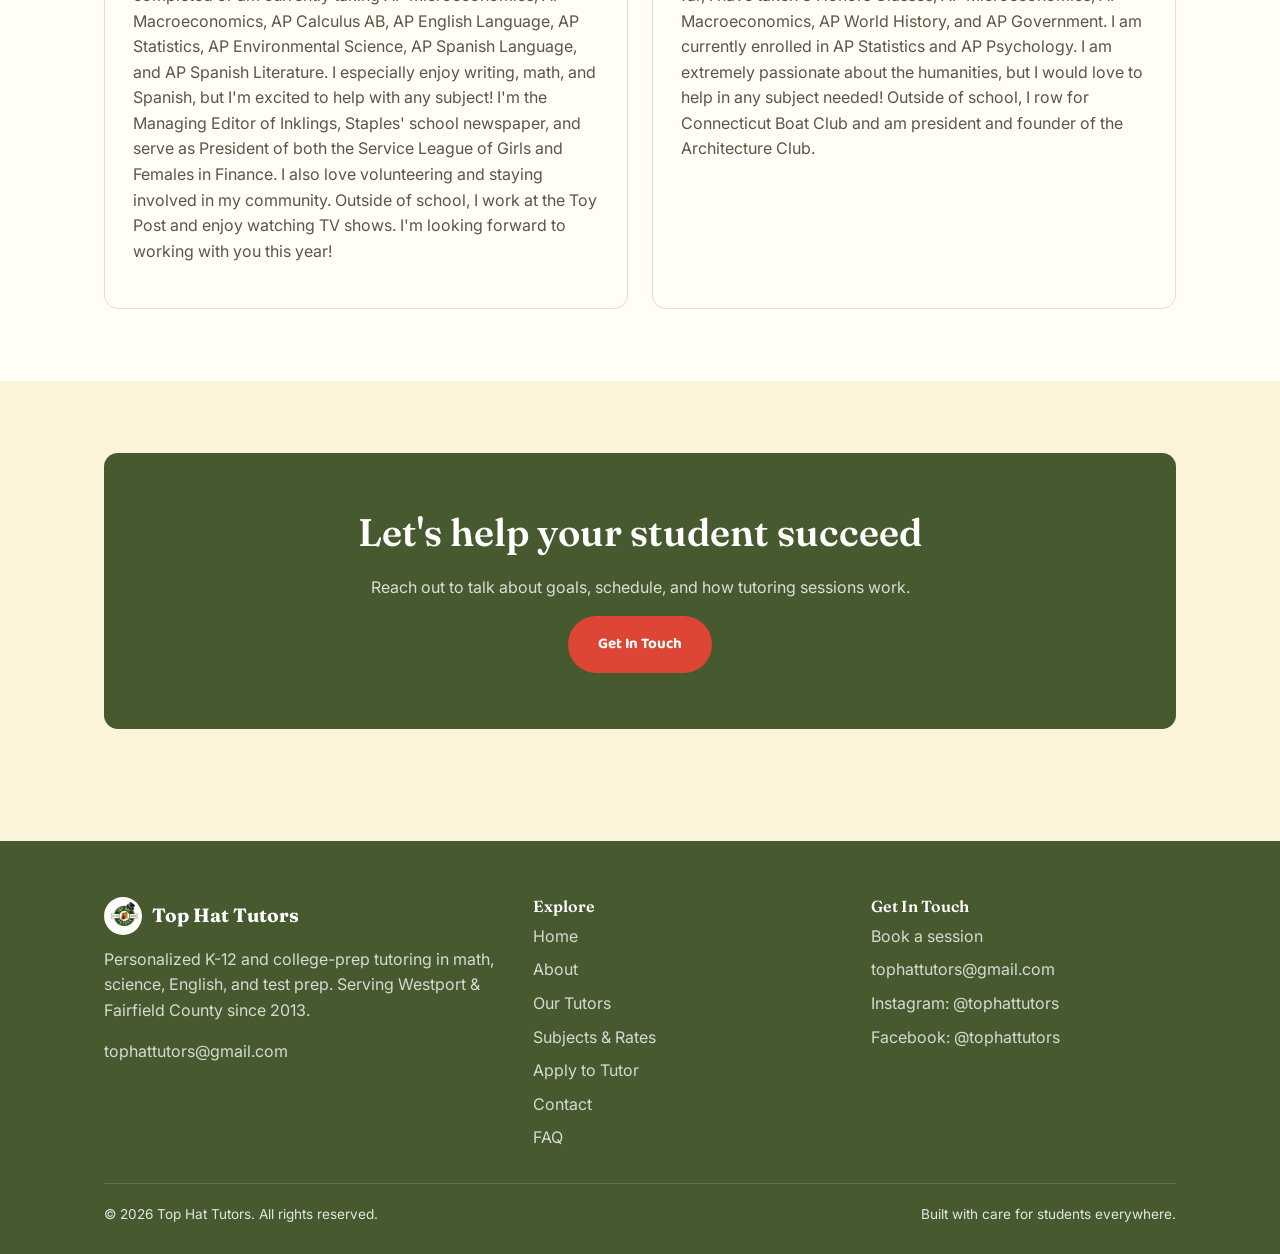
==== commit 9166b7c3: "Simplify About page section heading to "Our Story" Co-Authored-By: Claude Sonnet 5 <noreply@anthropi" ====
--- a/about.html
+++ b/about.html
@@ -48,7 +48,7 @@
     <div class="container">
       <div class="section-head">
         <span class="section-tag">Our Story</span>
-        <h2>How Top Hat Tutors Got Started</h2>
+        <h2>Our Story</h2>
       </div>
       <div style="max-width: 760px; margin: 0 auto;">
         <p>
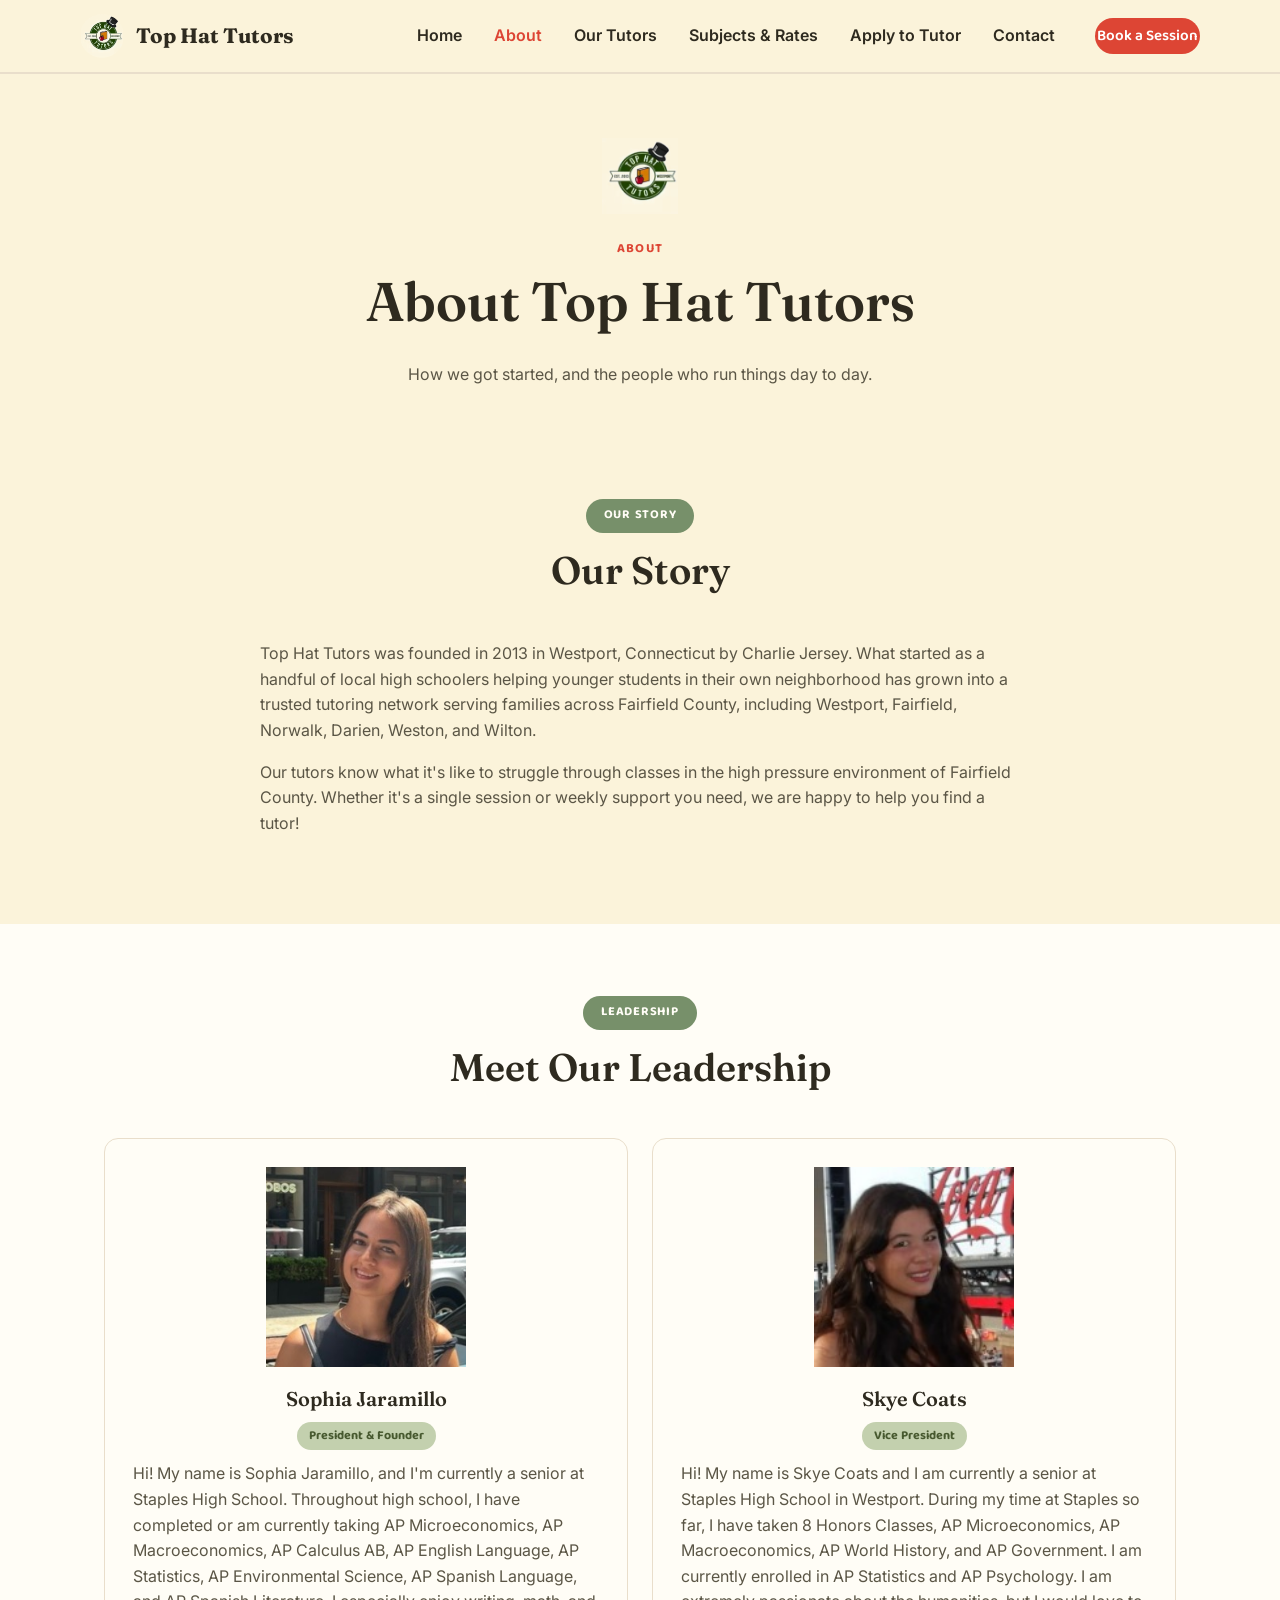
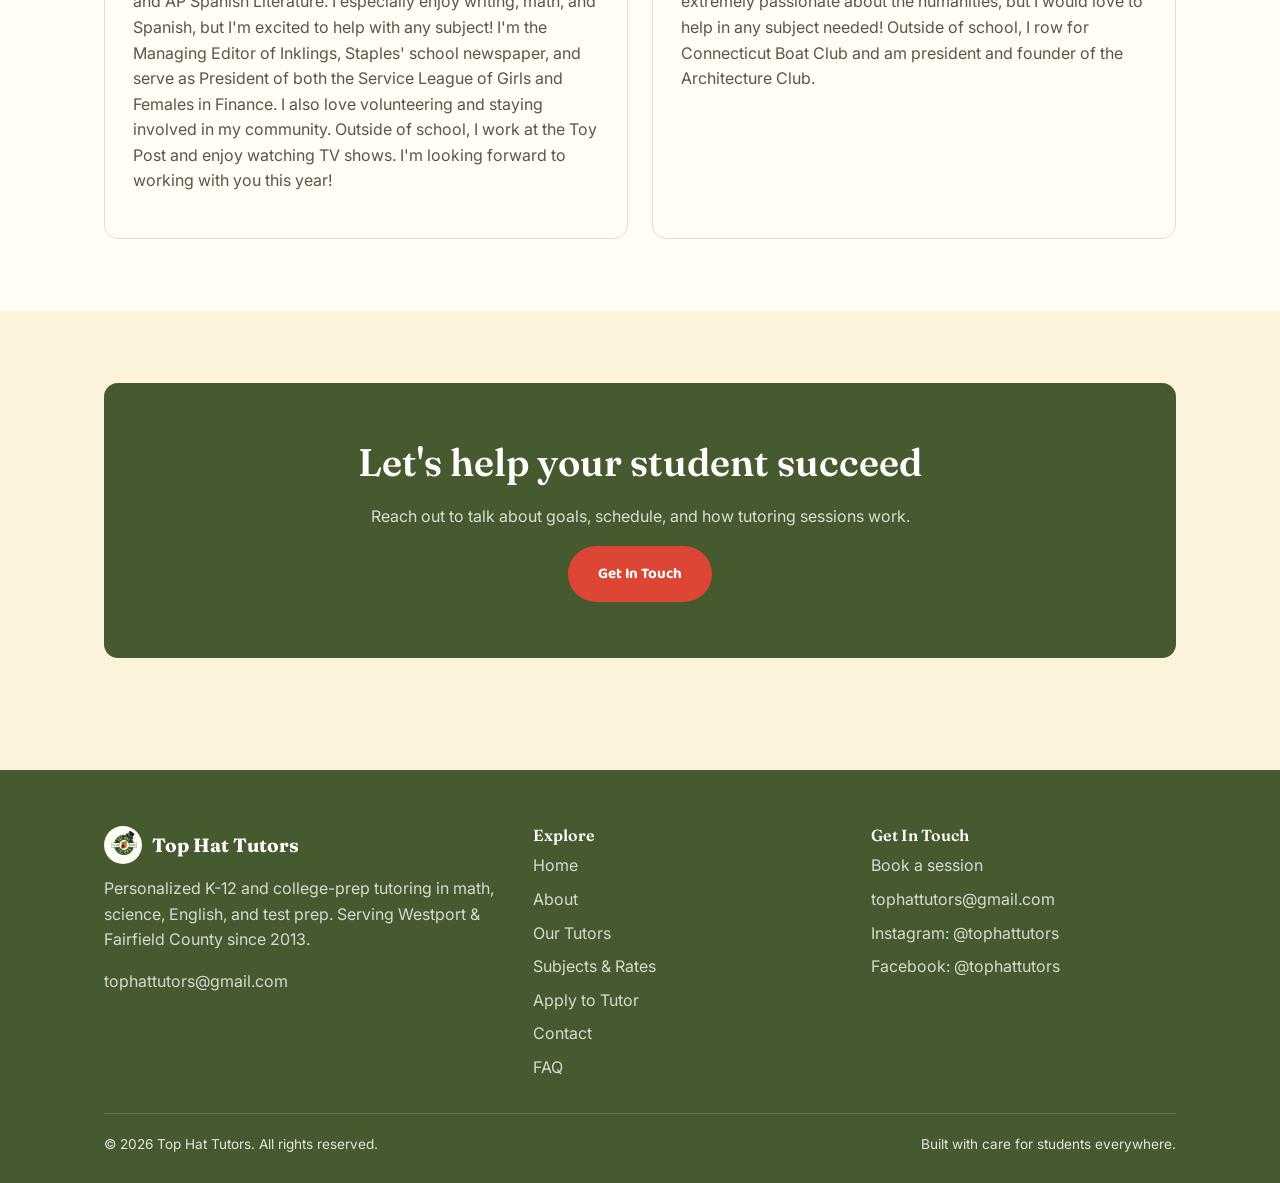
==== commit 9c15ca18: "Replace logo with transparent-background version, remove leadership subtitle Swapped in a new badge." ====
--- a/about.html
+++ b/about.html
@@ -71,7 +71,6 @@
       <div class="section-head">
         <span class="section-tag">Leadership</span>
         <h2>Meet Our Leadership</h2>
-        <p>The two people behind the scenes, matching students with tutors and keeping everything running smoothly.</p>
       </div>
       <div class="grid grid-2">
         <div class="card">
